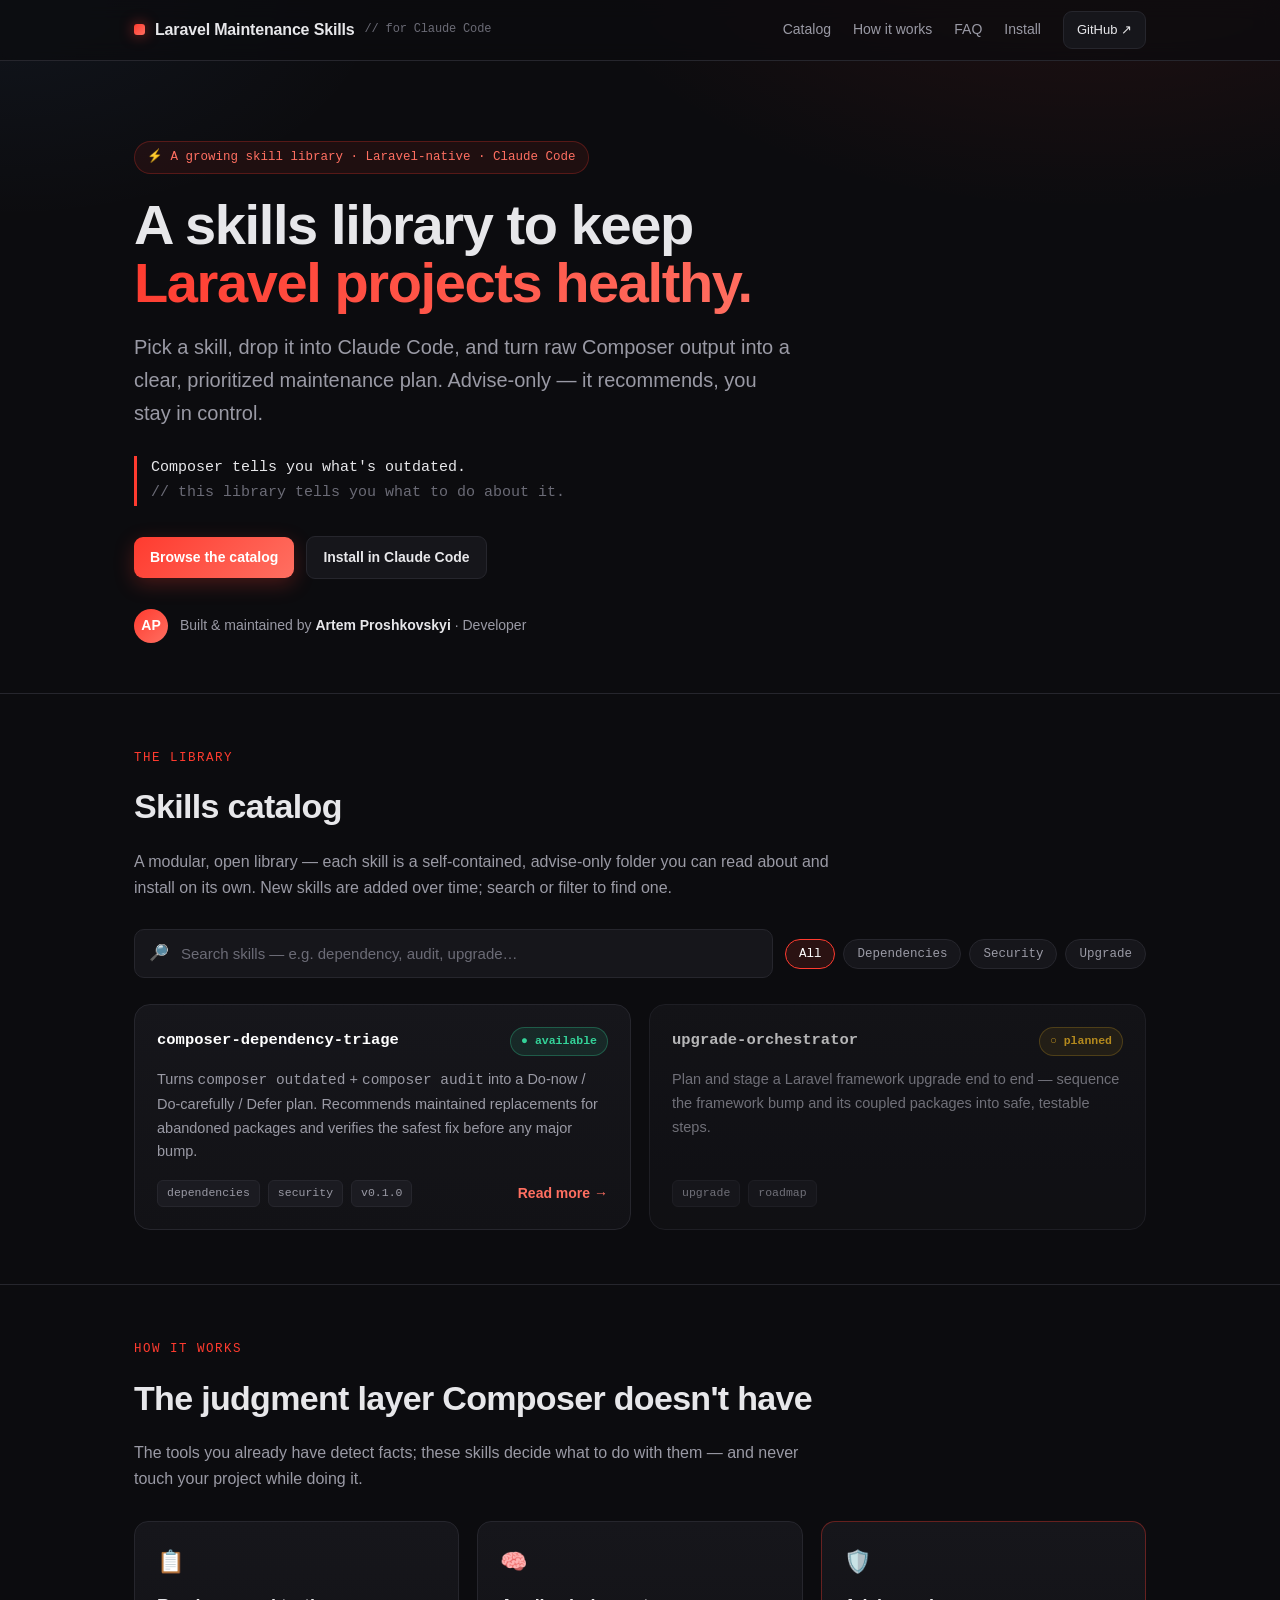
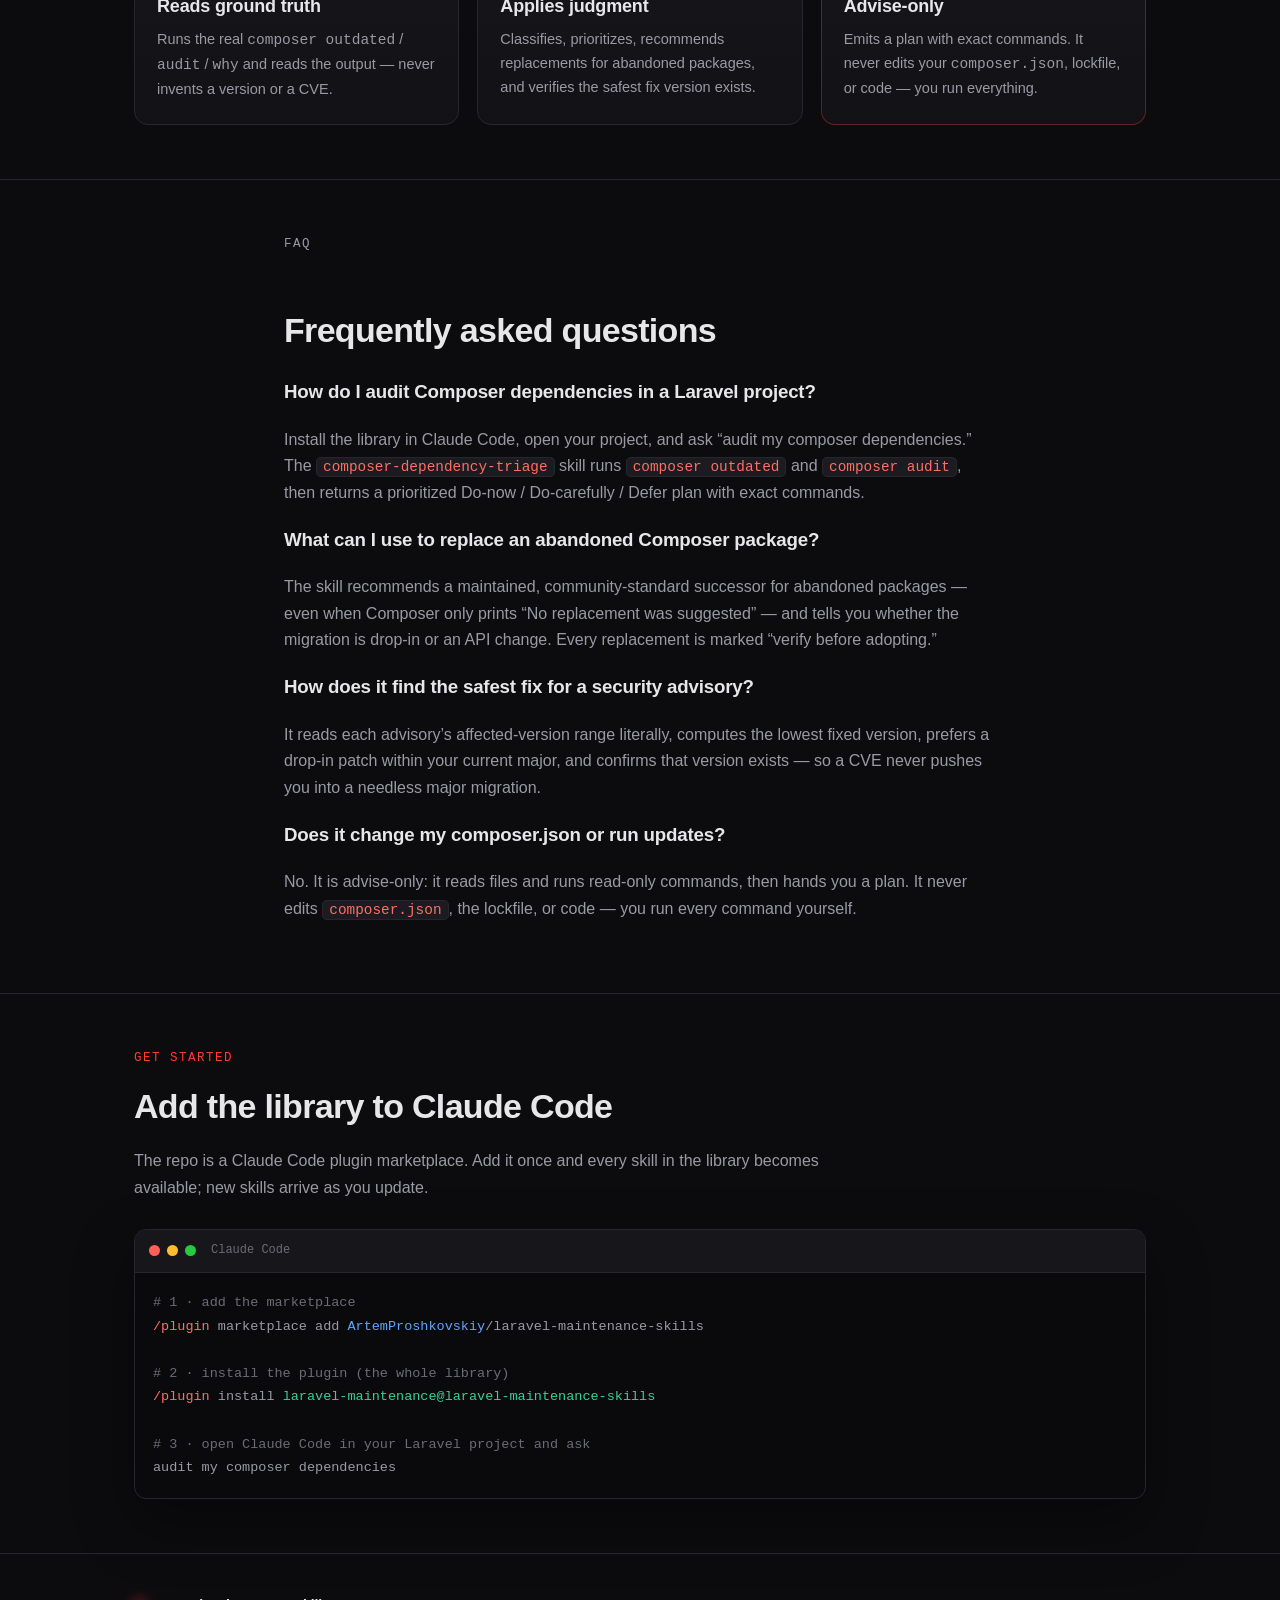
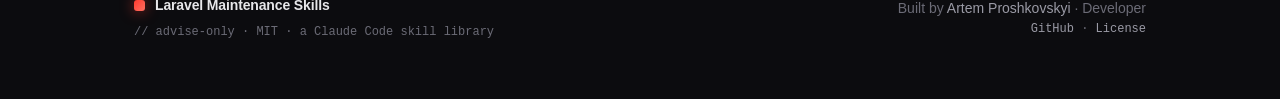
==== docs/index.html @ d6645b3d "composer-dependency-triage 0.1.0 — initial release Advise-only Claude Code skill library for Laravel" ====
<!DOCTYPE html>
<html lang="en">
<head>
<meta charset="UTF-8" />
<meta name="viewport" content="width=device-width, initial-scale=1.0" />
<meta name="theme-color" content="#0c0c0f" />

<!-- Primary SEO -->
<title>Laravel Maintenance Skills — a Claude Code skill library by Artem Proshkovskyi</title>
<meta name="description" content="Advise-only Claude Code skills for maintaining Laravel projects: Composer dependency triage, abandoned-package replacements, and framework upgrade readiness." />
<meta name="keywords" content="Laravel skills, Claude Code skills, Laravel maintenance, composer dependency audit, composer outdated, composer audit, abandoned composer packages, Laravel upgrade, agent skills, PHP dependency management, Artem Proshkovskyi" />
<meta name="author" content="Artem Proshkovskyi" />
<meta name="robots" content="index, follow, max-image-preview:large, max-snippet:-1" />
<link rel="canonical" href="https://artemproshkovskiy.github.io/laravel-maintenance-skills/" />
<link rel="icon" href="data:image/svg+xml,%3Csvg xmlns='http://www.w3.org/2000/svg' viewBox='0 0 32 32'%3E%3Crect width='32' height='32' rx='7' fill='%23ff3b2f'/%3E%3C/svg%3E" />
<link rel="stylesheet" href="assets/style.css" />

<!-- Open Graph -->
<meta property="og:type" content="website" />
<meta property="og:site_name" content="Laravel Maintenance Skills" />
<meta property="og:title" content="Laravel Maintenance Skills — a Claude Code skill library" />
<meta property="og:description" content="An open, growing library of advise-only Claude Code skills for keeping Laravel projects current and healthy. Browse the catalog and pick a skill." />
<meta property="og:url" content="https://artemproshkovskiy.github.io/laravel-maintenance-skills/" />
<meta property="og:image" content="https://artemproshkovskiy.github.io/laravel-maintenance-skills/assets/og.svg" />
<meta property="og:image:alt" content="Laravel Maintenance Skills — a Claude Code skill library by Artem Proshkovskyi" />
<meta property="og:locale" content="en_US" />

<!-- Twitter -->
<meta name="twitter:card" content="summary_large_image" />
<meta name="twitter:title" content="Laravel Maintenance Skills — Claude Code skill library" />
<meta name="twitter:description" content="Advise-only Claude Code skills for Laravel project maintenance: dependency triage, abandoned-package replacements, upgrade readiness." />
<meta name="twitter:image" content="https://artemproshkovskiy.github.io/laravel-maintenance-skills/assets/og.svg" />
<meta name="twitter:image:alt" content="Laravel Maintenance Skills — a Claude Code skill library" />

<!-- Structured data: the library as a collection + its author -->
<script type="application/ld+json">
{
  "@context": "https://schema.org",
  "@graph": [
    {
      "@type": "WebSite",
      "@id": "https://artemproshkovskiy.github.io/laravel-maintenance-skills/#website",
      "url": "https://artemproshkovskiy.github.io/laravel-maintenance-skills/",
      "name": "Laravel Maintenance Skills",
      "description": "An open library of advise-only Claude Code skills for maintaining Laravel projects.",
      "author": { "@id": "https://github.com/ArtemProshkovskiy#person" },
      "inLanguage": "en"
    },
    {
      "@type": "Person",
      "@id": "https://github.com/ArtemProshkovskiy#person",
      "name": "Artem Proshkovskyi",
      "url": "https://github.com/ArtemProshkovskiy",
      "jobTitle": "Developer"
    },
    {
      "@type": "CollectionPage",
      "name": "Skills catalog",
      "url": "https://artemproshkovskiy.github.io/laravel-maintenance-skills/",
      "hasPart": {
        "@type": "ItemList",
        "itemListElement": [
          {
            "@type": "ListItem",
            "position": 1,
            "item": {
              "@type": "SoftwareApplication",
              "name": "composer-dependency-triage",
              "applicationCategory": "DeveloperApplication",
              "operatingSystem": "Any (Claude Code)",
              "description": "Laravel-native triage of composer outdated and composer audit into a Do-now / Do-carefully / Defer plan, with maintained replacements for abandoned packages and PHP/Laravel compatibility checks.",
              "url": "https://artemproshkovskiy.github.io/laravel-maintenance-skills/skills/composer-dependency-triage.html",
              "author": { "@id": "https://github.com/ArtemProshkovskiy#person" },
              "license": "https://opensource.org/licenses/MIT",
              "softwareVersion": "0.1.0"
            }
          }
        ]
      }
    }
  ]
}
</script>

<!-- Structured data: FAQ (rich results) -->
<script type="application/ld+json">
{
  "@context": "https://schema.org",
  "@type": "FAQPage",
  "mainEntity": [
    {
      "@type": "Question",
      "name": "How do I audit Composer dependencies in a Laravel project?",
      "acceptedAnswer": { "@type": "Answer", "text": "Install the library in Claude Code, open your project, and ask “audit my composer dependencies.” The composer-dependency-triage skill runs composer outdated and composer audit, then returns a prioritized Do-now / Do-carefully / Defer plan with exact commands." }
    },
    {
      "@type": "Question",
      "name": "What can I use to replace an abandoned Composer package?",
      "acceptedAnswer": { "@type": "Answer", "text": "The skill recommends a maintained, community-standard successor for abandoned packages — even when Composer only prints “No replacement was suggested” — and tells you whether the migration is drop-in or an API change. Every replacement is marked “verify before adopting.”" }
    },
    {
      "@type": "Question",
      "name": "How does it find the safest fix for a security advisory?",
      "acceptedAnswer": { "@type": "Answer", "text": "It reads each advisory’s affected-version range literally, computes the lowest fixed version, prefers a drop-in patch within your current major, and confirms that version exists — so a CVE never pushes you into a needless major migration." }
    },
    {
      "@type": "Question",
      "name": "Does it change my composer.json or run updates?",
      "acceptedAnswer": { "@type": "Answer", "text": "No. It is advise-only: it reads files and runs read-only commands, then hands you a plan. It never edits composer.json, the lockfile, or code — you run every command yourself." }
    }
  ]
}
</script>
</head>
<body>

<nav>
  <div class="wrap">
    <a class="brand" href="index.html"><span class="dot"></span> Laravel Maintenance Skills <small>// for Claude Code</small></a>
    <div class="links">
      <a href="#catalog">Catalog</a>
      <a href="#how">How it works</a>
      <a href="#faq">FAQ</a>
      <a href="#install">Install</a>
      <a class="btn ghost sm" data-gh="" href="#">GitHub ↗</a>
    </div>
  </div>
</nav>

<header class="hero">
  <div class="wrap">
    <span class="eyebrow">⚡ A growing skill library · Laravel-native · Claude Code</span>
    <h1>A skills library to keep<br><span class="grad">Laravel projects healthy.</span></h1>
    <p class="lede">Pick a skill, drop it into Claude Code, and turn raw Composer output into a clear, prioritized maintenance plan. Advise-only — it recommends, you stay in control.</p>
    <p class="pull">Composer tells you what's outdated.<br><span>// this library tells you what to do about it.</span></p>
    <div class="cta-row">
      <a class="btn" href="#catalog">Browse the catalog</a>
      <a class="btn ghost" href="#install">Install in Claude Code</a>
    </div>
    <div class="byline">
      <span class="av">AP</span>
      <span>Built &amp; maintained by <b>Artem Proshkovskyi</b> · Developer</span>
    </div>
  </div>
</header>

<!-- CATALOG -->
<section id="catalog">
  <div class="wrap">
    <p class="kicker">The library</p>
    <h2>Skills catalog</h2>
    <p class="sub">A modular, open library — each skill is a self-contained, advise-only folder you can read about and install on its own. New skills are added over time; search or filter to find one.</p>

    <div class="toolbar">
      <label class="search">
        <span class="ic">🔎</span>
        <input id="q" type="search" placeholder="Search skills — e.g. dependency, audit, upgrade…" aria-label="Search skills" />
      </label>
      <div class="chips" id="chips">
        <button class="chip active" data-cat="all">All</button>
        <button class="chip" data-cat="dependencies">Dependencies</button>
        <button class="chip" data-cat="security">Security</button>
        <button class="chip" data-cat="upgrade">Upgrade</button>
      </div>
    </div>

    <div class="catalog" id="catalog-grid">

      <a class="scard" href="skills/composer-dependency-triage.html"
         data-name="composer-dependency-triage"
         data-cat="dependencies security upgrade"
         data-keywords="composer outdated audit abandoned replacement vulnerability cve triage dependency">
        <div class="row">
          <span class="mono-name">composer-dependency-triage</span>
          <span class="badge ok" style="margin-left:auto;">● available</span>
        </div>
        <p class="blurb">Turns <code>composer outdated</code> + <code>composer audit</code> into a Do-now / Do-carefully / Defer plan. Recommends maintained replacements for abandoned packages and verifies the safest fix before any major bump.</p>
        <div class="meta">
          <span class="tagpill">dependencies</span>
          <span class="tagpill">security</span>
          <span class="tagpill">v0.1.0</span>
          <span class="more">Read more →</span>
        </div>
      </a>

      <div class="scard" style="opacity:.7;"
         data-name="upgrade-orchestrator"
         data-cat="upgrade"
         data-keywords="laravel framework upgrade staging orchestrator migration">
        <div class="row">
          <span class="mono-name">upgrade-orchestrator</span>
          <span class="badge soon" style="margin-left:auto;">○ planned</span>
        </div>
        <p class="blurb">Plan and stage a Laravel framework upgrade end to end — sequence the framework bump and its coupled packages into safe, testable steps.</p>
        <div class="meta">
          <span class="tagpill">upgrade</span>
          <span class="tagpill">roadmap</span>
        </div>
      </div>

    </div>
    <p class="no-results" id="no-results">No skills match your search.</p>
  </div>
</section>

<!-- HOW IT WORKS -->
<section id="how">
  <div class="wrap">
    <p class="kicker">How it works</p>
    <h2>The judgment layer Composer doesn't have</h2>
    <p class="sub">The tools you already have detect facts; these skills decide what to do with them — and never touch your project while doing it.</p>
    <div class="grid cols-3">
      <div class="card"><span class="ico">📋</span><h3>Reads ground truth</h3><p>Runs the real <code>composer outdated</code> / <code>audit</code> / <code>why</code> and reads the output — never invents a version or a CVE.</p></div>
      <div class="card"><span class="ico">🧠</span><h3>Applies judgment</h3><p>Classifies, prioritizes, recommends replacements for abandoned packages, and verifies the safest fix version exists.</p></div>
      <div class="card" style="border-color: rgba(255,59,47,.35);"><span class="ico">🛡️</span><h3>Advise-only</h3><p>Emits a plan with exact commands. It never edits your <code>composer.json</code>, lockfile, or code — you run everything.</p></div>
    </div>
  </div>
</section>

<!-- FAQ -->
<section id="faq">
  <div class="wrap prose">
    <p class="kicker">FAQ</p>
    <h2>Frequently asked questions</h2>

    <h3>How do I audit Composer dependencies in a Laravel project?</h3>
    <p>Install the library in Claude Code, open your project, and ask &ldquo;audit my composer dependencies.&rdquo; The <code>composer-dependency-triage</code> skill runs <code>composer outdated</code> and <code>composer audit</code>, then returns a prioritized Do-now / Do-carefully / Defer plan with exact commands.</p>

    <h3>What can I use to replace an abandoned Composer package?</h3>
    <p>The skill recommends a maintained, community-standard successor for abandoned packages &mdash; even when Composer only prints &ldquo;No replacement was suggested&rdquo; &mdash; and tells you whether the migration is drop-in or an API change. Every replacement is marked &ldquo;verify before adopting.&rdquo;</p>

    <h3>How does it find the safest fix for a security advisory?</h3>
    <p>It reads each advisory&rsquo;s affected-version range literally, computes the lowest fixed version, prefers a drop-in patch within your current major, and confirms that version exists &mdash; so a CVE never pushes you into a needless major migration.</p>

    <h3>Does it change my composer.json or run updates?</h3>
    <p>No. It is advise-only: it reads files and runs read-only commands, then hands you a plan. It never edits <code>composer.json</code>, the lockfile, or code &mdash; you run every command yourself.</p>
  </div>
</section>

<!-- INSTALL -->
<section id="install">
  <div class="wrap">
    <p class="kicker">Get started</p>
    <h2>Add the library to Claude Code</h2>
    <p class="sub">The repo is a Claude Code plugin marketplace. Add it once and every skill in the library becomes available; new skills arrive as you update.</p>
    <div class="term">
      <div class="bar"><i></i><i></i><i></i><span>Claude Code</span></div>
<pre><span class="c"># 1 · add the marketplace</span>
<span class="p">/plugin</span> marketplace add <span class="b">ArtemProshkovskiy</span>/laravel-maintenance-skills

<span class="c"># 2 · install the plugin (the whole library)</span>
<span class="p">/plugin</span> install <span class="g">laravel-maintenance@laravel-maintenance-skills</span>

<span class="c"># 3 · open Claude Code in your Laravel project and ask</span>
<span class="o">audit my composer dependencies</span></pre>
    </div>
  </div>
</section>

<footer>
  <div class="wrap">
    <div>
      <a class="brand" href="index.html" style="margin-bottom:6px;"><span class="dot"></span> Laravel Maintenance Skills</a>
      <div class="tag">// advise-only · MIT · a Claude Code skill library</div>
    </div>
    <div style="text-align:right;">
      <div>Built by <a data-gh="" href="#">Artem Proshkovskyi</a> · Developer</div>
      <div class="tag"><a data-gh="" href="#">GitHub</a> · <a data-gh="/blob/main/LICENSE" href="#">License</a></div>
    </div>
  </div>
</footer>

<script>
  // ── Single edit point: set your GitHub account and every repo link resolves ──
  var OWNER = "ArtemProshkovskiy"; // GitHub account that hosts this repo
  var REPO  = "https://github.com/" + OWNER + "/laravel-maintenance-skills";
  document.querySelectorAll('[data-gh]').forEach(function (a) {
    a.href = REPO + (a.getAttribute('data-gh') || '');
  });

  // ── Catalog search + category filter ──
  var q = document.getElementById('q');
  var cards = Array.prototype.slice.call(document.querySelectorAll('#catalog-grid .scard'));
  var chips = Array.prototype.slice.call(document.querySelectorAll('#chips .chip'));
  var noRes = document.getElementById('no-results');
  var activeCat = 'all';

  function apply() {
    var term = (q.value || '').toLowerCase().trim();
    var shown = 0;
    cards.forEach(function (c) {
      var hay = (c.dataset.name + ' ' + c.dataset.keywords + ' ' + c.dataset.cat).toLowerCase();
      var matchCat = activeCat === 'all' || (c.dataset.cat || '').indexOf(activeCat) !== -1;
      var matchTerm = !term || hay.indexOf(term) !== -1;
      var ok = matchCat && matchTerm;
      c.style.display = ok ? '' : 'none';
      if (ok) shown++;
    });
    noRes.style.display = shown ? 'none' : 'block';
  }
  q.addEventListener('input', apply);
  chips.forEach(function (ch) {
    ch.addEventListener('click', function () {
      chips.forEach(function (x){ x.classList.remove('active'); });
      ch.classList.add('active');
      activeCat = ch.dataset.cat;
      apply();
    });
  });
</script>
</body>
</html>
---- docs/assets/style.css ----
/* Laravel Maintenance Skills — shared styles
   One stylesheet for the whole library: landing, catalog, and per-skill pages. */

:root {
  --bg:        #0c0c0f;
  --bg-soft:   #121216;
  --panel:     #16161b;
  --panel-2:   #1b1b21;
  --border:    #26262d;
  --text:      #e7e7ea;
  --muted:     #9a9aa5;
  --faint:     #6b6b76;
  --accent:    #ff3b2f;
  --accent-2:  #ff6f61;
  --green:     #34d399;
  --amber:     #fbbf24;
  --blue:      #60a5fa;
  --mono: ui-monospace, "SF Mono", "JetBrains Mono", "Cascadia Code", "Fira Code", Menlo, Consolas, monospace;
  --sans: "Inter", -apple-system, BlinkMacSystemFont, "Segoe UI", Roboto, Helvetica, Arial, sans-serif;
  --wrap: 1060px;
}
* { box-sizing: border-box; }
html { scroll-behavior: smooth; }
body {
  margin: 0; background: var(--bg); color: var(--text);
  font-family: var(--sans); line-height: 1.65; -webkit-font-smoothing: antialiased;
  background-image:
    radial-gradient(900px 500px at 85% -10%, rgba(255,59,47,.10), transparent 60%),
    radial-gradient(700px 400px at 0% 0%, rgba(96,165,250,.06), transparent 55%);
  background-attachment: fixed;
}
a { color: var(--accent-2); text-decoration: none; }
a:hover { color: #fff; }
.wrap { max-width: var(--wrap); margin: 0 auto; padding: 0 24px; }
code, kbd, pre { font-family: var(--mono); }
.muted { color: var(--muted); }

/* nav */
nav { position: sticky; top: 0; z-index: 20; backdrop-filter: blur(10px);
  background: rgba(12,12,15,.72); border-bottom: 1px solid var(--border); }
nav .wrap { display: flex; align-items: center; gap: 20px; height: 60px; }
.brand { display: flex; align-items: center; gap: 10px; font-weight: 700; letter-spacing: -.01em; color: var(--text); }
.brand .dot { width: 11px; height: 11px; border-radius: 3px; background: linear-gradient(135deg, var(--accent), var(--accent-2)); box-shadow: 0 0 14px rgba(255,59,47,.6); }
.brand small { color: var(--faint); font-weight: 500; font-family: var(--mono); font-size: 12px; }
nav .links { margin-left: auto; display: flex; gap: 22px; align-items: center; }
nav .links a { color: var(--muted); font-size: 14px; font-weight: 500; }
nav .links a:hover { color: #fff; }

.btn { display: inline-flex; align-items: center; gap: 8px;
  background: linear-gradient(135deg, var(--accent), var(--accent-2));
  color: #fff !important; font-weight: 600; font-size: 14px; padding: 9px 16px;
  border-radius: 9px; border: none; cursor: pointer; box-shadow: 0 6px 20px rgba(255,59,47,.25); }
.btn:hover { filter: brightness(1.07); }
.btn.ghost { background: var(--panel); color: var(--text) !important; border: 1px solid var(--border); box-shadow: none; }
.btn.sm { padding: 7px 13px; font-size: 13px; }

/* hero */
header.hero { padding: 80px 0 50px; }
.eyebrow { display: inline-flex; align-items: center; gap: 8px; font-family: var(--mono);
  font-size: 12.5px; color: var(--accent-2); background: rgba(255,59,47,.08);
  border: 1px solid rgba(255,59,47,.25); padding: 5px 12px; border-radius: 999px; margin-bottom: 22px; }
h1 { font-size: clamp(34px, 5.4vw, 56px); line-height: 1.05; letter-spacing: -.025em; margin: 0 0 18px; font-weight: 800; }
h1 .grad, .grad { background: linear-gradient(135deg, var(--accent), var(--accent-2)); -webkit-background-clip: text; background-clip: text; color: transparent; }
.lede { font-size: clamp(17px, 2.2vw, 20px); color: var(--muted); max-width: 660px; margin: 0 0 18px; }
.pull { font-family: var(--mono); color: var(--text); border-left: 3px solid var(--accent); padding-left: 14px; margin: 26px 0 30px; font-size: 15px; }
.pull span { color: var(--faint); }
.cta-row { display: flex; gap: 12px; flex-wrap: wrap; align-items: center; }
.byline { margin-top: 30px; display: flex; align-items: center; gap: 12px; color: var(--muted); font-size: 14px; }
.byline .av { width: 34px; height: 34px; border-radius: 50%; background: linear-gradient(135deg, var(--accent), var(--accent-2)); display: grid; place-items: center; font-weight: 700; color: #fff; font-size: 14px; }
.byline b { color: var(--text); }

/* sections */
section { padding: 54px 0; border-top: 1px solid var(--border); }
.kicker { font-family: var(--mono); font-size: 12.5px; color: var(--accent); text-transform: uppercase; letter-spacing: .12em; margin: 0 0 10px; }
h2 { font-size: clamp(24px, 3.4vw, 34px); letter-spacing: -.02em; margin: 0 0 14px; font-weight: 800; }
h2 + p.sub, .sub { color: var(--muted); max-width: 700px; margin: 0 0 28px; font-size: 16px; }
h3 { letter-spacing: -.01em; }

.grid { display: grid; gap: 18px; }
.cols-2 { grid-template-columns: repeat(2, 1fr); }
.cols-3 { grid-template-columns: repeat(3, 1fr); }
@media (max-width: 760px){ .cols-2, .cols-3 { grid-template-columns: 1fr; } }

.card { background: linear-gradient(180deg, var(--panel), var(--bg-soft)); border: 1px solid var(--border); border-radius: 14px; padding: 22px; }
.card .ico { font-size: 22px; margin-bottom: 12px; display: block; }
.card h3 { margin: 0 0 6px; font-size: 18px; }
.card p { margin: 0; color: var(--muted); font-size: 14.5px; }

/* catalog */
.toolbar { display: flex; gap: 12px; flex-wrap: wrap; align-items: center; margin-bottom: 26px; }
.search { flex: 1; min-width: 220px; display: flex; align-items: center; gap: 10px;
  background: var(--panel); border: 1px solid var(--border); border-radius: 10px; padding: 10px 14px; }
.search input { flex: 1; background: none; border: none; outline: none; color: var(--text); font-size: 15px; font-family: var(--sans); }
.search input::placeholder { color: var(--faint); }
.search .ic { color: var(--faint); }
.chips { display: flex; gap: 8px; flex-wrap: wrap; }
.chip { font-family: var(--mono); font-size: 12.5px; color: var(--muted); background: var(--panel);
  border: 1px solid var(--border); padding: 7px 13px; border-radius: 999px; cursor: pointer; }
.chip.active { color: #fff; border-color: var(--accent); background: rgba(255,59,47,.12); }

.catalog { display: grid; grid-template-columns: repeat(2, 1fr); gap: 18px; }
@media (max-width: 760px){ .catalog { grid-template-columns: 1fr; } }
.scard { display: flex; flex-direction: column; background: linear-gradient(180deg, var(--panel), var(--bg-soft));
  border: 1px solid var(--border); border-radius: 16px; padding: 22px; transition: border-color .15s, transform .15s; }
a.scard:hover { border-color: rgba(255,59,47,.4); transform: translateY(-2px); color: var(--text); }
.scard .row { display: flex; align-items: center; gap: 10px; margin-bottom: 12px; }
.scard .mono-name { font-family: var(--mono); font-size: 15.5px; font-weight: 700; color: #fff; }
.scard .blurb { color: var(--muted); font-size: 14.5px; margin: 0 0 16px; flex: 1; }
.scard .meta { display: flex; gap: 8px; flex-wrap: wrap; align-items: center; }
.scard .more { margin-left: auto; color: var(--accent-2); font-size: 14px; font-weight: 600; }
.tagpill { font-family: var(--mono); font-size: 11.5px; color: var(--muted); background: var(--panel-2); border: 1px solid var(--border); padding: 3px 9px; border-radius: 6px; }

.badge { font-family: var(--mono); font-size: 11.5px; font-weight: 600; padding: 4px 10px; border-radius: 999px; white-space: nowrap; }
.badge.ok { color: var(--green); background: rgba(52,211,153,.1); border: 1px solid rgba(52,211,153,.3); }
.badge.soon { color: var(--amber); background: rgba(251,191,36,.1); border: 1px solid rgba(251,191,36,.3); }
.no-results { color: var(--faint); font-family: var(--mono); font-size: 14px; padding: 20px 0; display: none; }

/* terminal / report */
.term, .report { background: #0a0a0d; border: 1px solid var(--border); border-radius: 12px; overflow: hidden; box-shadow: 0 24px 60px rgba(0,0,0,.4); }
.term .bar, .report .bar { display: flex; align-items: center; gap: 7px; padding: 11px 14px; background: var(--panel); border-bottom: 1px solid var(--border); }
.term .bar i, .report .bar i { width: 11px; height: 11px; border-radius: 50%; display: inline-block; }
.bar i:nth-child(1){ background:#ff5f56; } .bar i:nth-child(2){ background:#ffbd2e; } .bar i:nth-child(3){ background:#27c93f; }
.bar span { margin-left: 8px; color: var(--faint); font-family: var(--mono); font-size: 12px; }
.term pre, .report pre { margin: 0; padding: 18px; overflow-x: auto; font-size: 13.5px; line-height: 1.75; color: var(--muted); }
.p { color: var(--accent-2); } .c { color: var(--faint); } .o { color: var(--muted); }
.g { color: var(--green); } .y { color: var(--amber); } .b { color: var(--blue); }
.r { color: var(--accent); } .w { color: var(--text); } .h { color: var(--accent-2); font-weight: 700; }

/* lanes */
.lanes { display: grid; grid-template-columns: repeat(3,1fr); gap: 16px; }
@media (max-width: 760px){ .lanes { grid-template-columns: 1fr; } }
.lane { border: 1px solid var(--border); border-radius: 14px; padding: 18px 20px; background: var(--panel); }
.lane h4 { margin: 0 0 8px; font-size: 15px; display: flex; align-items: center; gap: 8px; }
.lane.now{ border-top: 3px solid var(--green); } .lane.careful{ border-top: 3px solid var(--amber); } .lane.defer{ border-top: 3px solid var(--accent); }
.lane p { margin: 0; color: var(--muted); font-size: 14px; }

/* feature list */
.feat { list-style: none; margin: 0; padding: 0; display: grid; gap: 12px; }
.feat li { display: flex; gap: 11px; font-size: 15px; color: var(--text); }
.feat li b { color: #fff; }
.feat li .ck { color: var(--accent); flex: none; font-weight: 700; }

/* steps */
.steps { counter-reset: s; display: grid; gap: 14px; }
.step { display: flex; gap: 16px; align-items: flex-start; background: var(--panel); border: 1px solid var(--border); border-radius: 12px; padding: 16px 18px; }
.step::before { counter-increment: s; content: counter(s); flex: none; width: 30px; height: 30px; border-radius: 8px; background: linear-gradient(135deg, var(--accent), var(--accent-2)); color: #fff; font-weight: 700; display: grid; place-items: center; font-family: var(--mono); }
.step div b { color: #fff; } .step div p { margin: 3px 0 0; color: var(--muted); font-size: 14px; }
.step code, .prose code { background: var(--panel-2); border: 1px solid var(--border); padding: 1px 6px; border-radius: 5px; font-size: .9em; color: var(--accent-2); }

/* breadcrumb + detail */
.crumbs { font-family: var(--mono); font-size: 13px; color: var(--faint); padding: 26px 0 0; }
.crumbs a { color: var(--muted); } .crumbs .sep { color: var(--faint); padding: 0 8px; }
.detail-head { padding: 18px 0 36px; border-bottom: 1px solid var(--border); }
.detail-head h1 { font-family: var(--mono); font-size: clamp(26px, 4vw, 40px); }
.detail-head .meta { display: flex; gap: 10px; flex-wrap: wrap; align-items: center; margin: 14px 0 16px; }
.prose { max-width: 760px; }
.prose p { color: var(--muted); }
.prose h2 { margin-top: 48px; }
.prose ul { color: var(--muted); padding-left: 22px; }
.prose li { margin: 6px 0; }
.prose table { width: 100%; border-collapse: collapse; margin: 18px 0; font-size: 14.5px; }
.prose th, .prose td { text-align: left; padding: 10px 12px; border-bottom: 1px solid var(--border); vertical-align: top; }
.prose th { color: var(--text); font-weight: 600; }
.prose td { color: var(--muted); }
.callout { background: rgba(255,59,47,.06); border: 1px solid rgba(255,59,47,.25); border-radius: 12px; padding: 16px 18px; color: var(--text); margin: 22px 0; }
.callout b { color: #fff; }

/* footer */
footer { border-top: 1px solid var(--border); padding: 40px 0 60px; color: var(--faint); font-size: 14px; }
footer .wrap { display: flex; justify-content: space-between; gap: 20px; flex-wrap: wrap; align-items: center; }
footer a { color: var(--muted); }
.tag { font-family: var(--mono); font-size: 12px; color: var(--faint); }
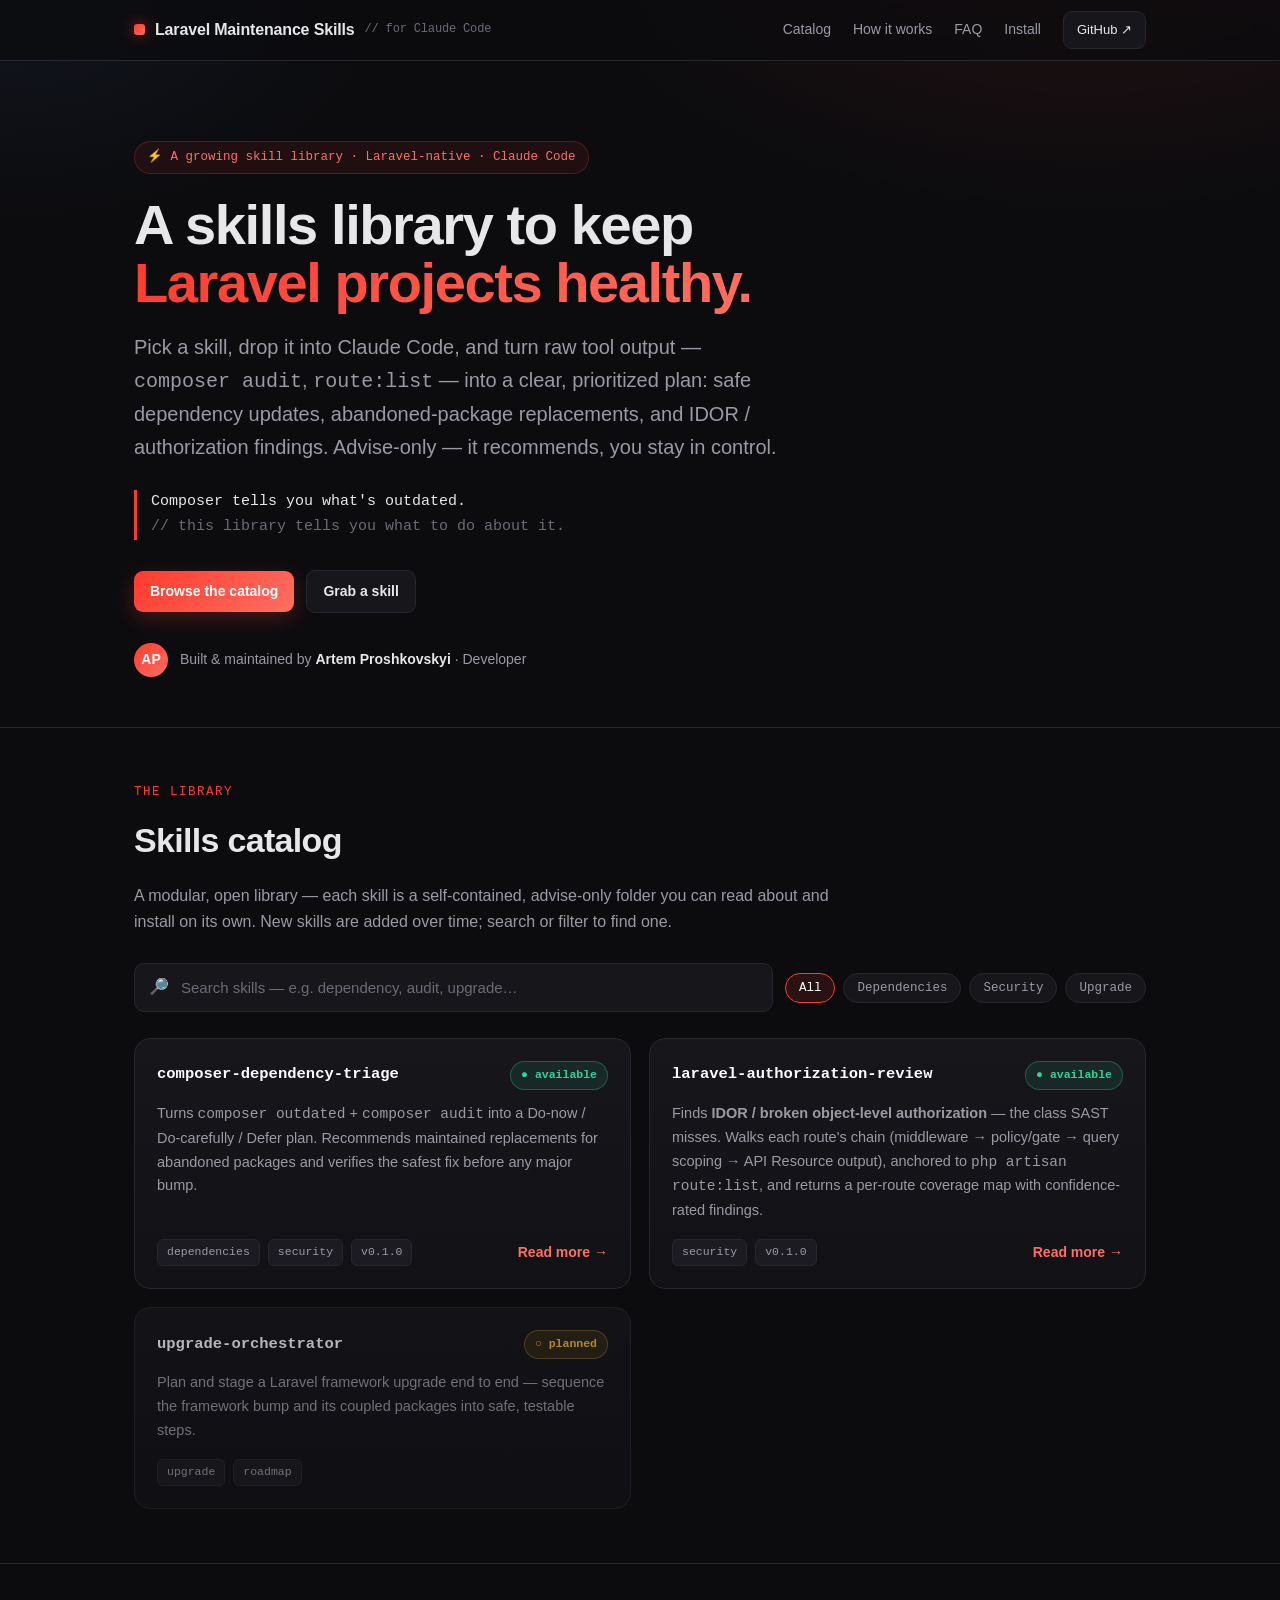
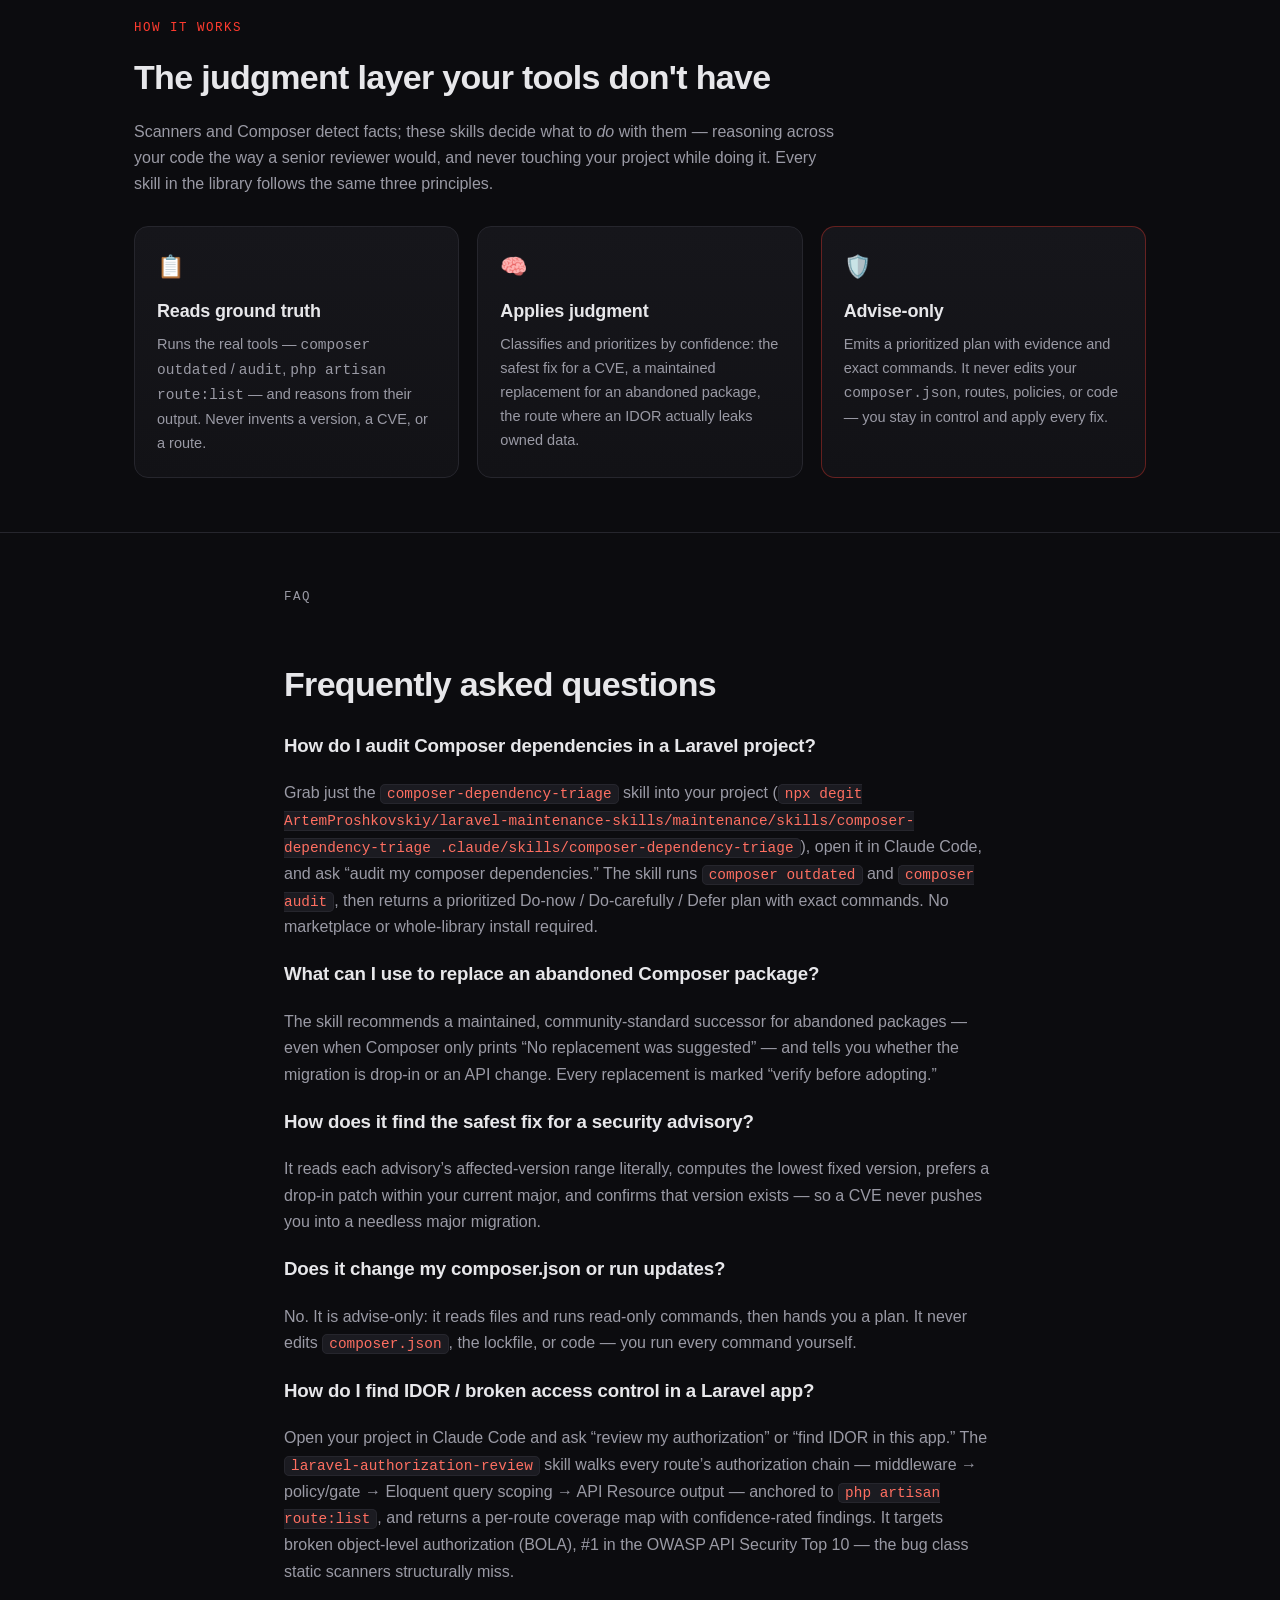
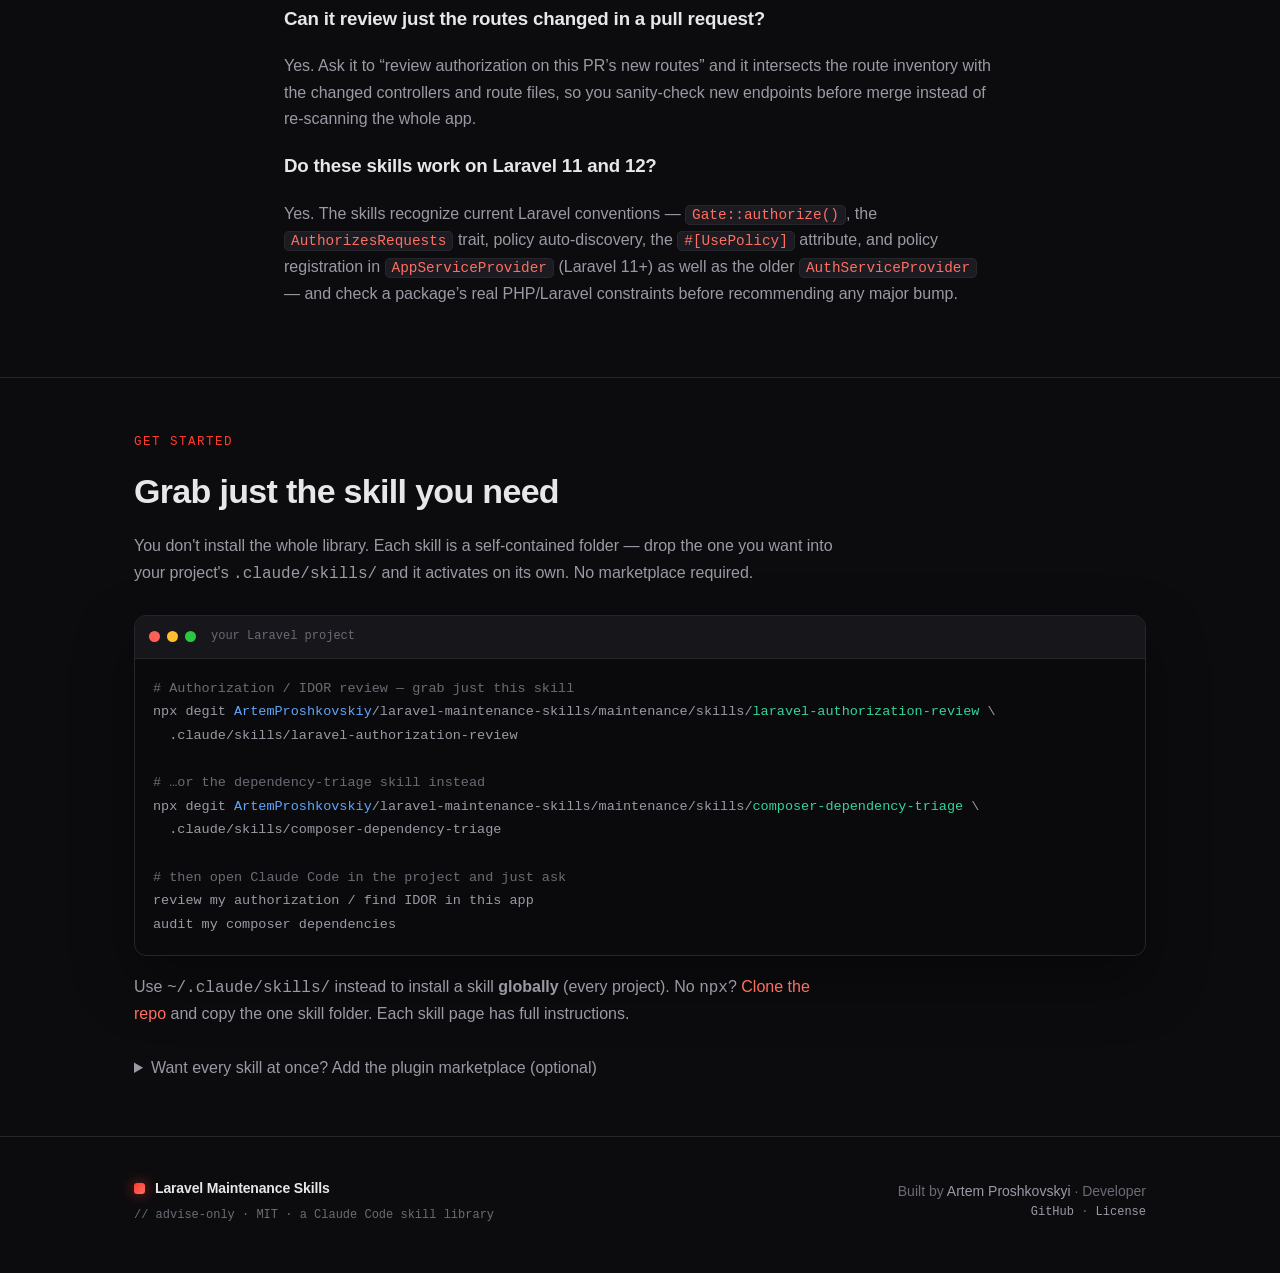
==== commit 9aca76cc: "Add laravel-authorization-review skill + Laravel Boost install - New advise-only skill: laravel-auth" ====
--- a/docs/index.html
+++ b/docs/index.html
@@ -6,9 +6,9 @@
 <meta name="theme-color" content="#0c0c0f" />
 
 <!-- Primary SEO -->
-<title>Laravel Maintenance Skills — a Claude Code skill library by Artem Proshkovskyi</title>
-<meta name="description" content="Advise-only Claude Code skills for maintaining Laravel projects: Composer dependency triage, abandoned-package replacements, and framework upgrade readiness." />
-<meta name="keywords" content="Laravel skills, Claude Code skills, Laravel maintenance, composer dependency audit, composer outdated, composer audit, abandoned composer packages, Laravel upgrade, agent skills, PHP dependency management, Artem Proshkovskyi" />
+<title>Laravel Maintenance Skills — Claude Code skills for Laravel security &amp; dependencies</title>
+<meta name="description" content="Open, advise-only Claude Code skills that keep Laravel projects healthy: Composer dependency triage with abandoned-package replacements, and IDOR / broken-access-control authorization review. Reads real tool output, never edits your code." />
+<meta name="keywords" content="Laravel skills, Claude Code skills, Laravel security, Laravel IDOR, broken object level authorization, BOLA, broken access control, Laravel authorization review, composer dependency audit, composer outdated, composer audit, abandoned composer packages, Laravel upgrade, agent skills, PHP dependency management, Artem Proshkovskyi" />
 <meta name="author" content="Artem Proshkovskyi" />
 <meta name="robots" content="index, follow, max-image-preview:large, max-snippet:-1" />
 <link rel="canonical" href="https://artemproshkovskiy.github.io/laravel-maintenance-skills/" />
@@ -19,17 +19,20 @@
 <meta property="og:type" content="website" />
 <meta property="og:site_name" content="Laravel Maintenance Skills" />
 <meta property="og:title" content="Laravel Maintenance Skills — a Claude Code skill library" />
-<meta property="og:description" content="An open, growing library of advise-only Claude Code skills for keeping Laravel projects current and healthy. Browse the catalog and pick a skill." />
+<meta property="og:description" content="An open, growing library of advise-only Claude Code skills for Laravel: Composer dependency triage and IDOR / authorization review. Reads real tool output, recommends, never edits your code." />
 <meta property="og:url" content="https://artemproshkovskiy.github.io/laravel-maintenance-skills/" />
-<meta property="og:image" content="https://artemproshkovskiy.github.io/laravel-maintenance-skills/assets/og.svg" />
+<meta property="og:image" content="https://artemproshkovskiy.github.io/laravel-maintenance-skills/assets/og.png" />
+<meta property="og:image:type" content="image/png" />
+<meta property="og:image:width" content="1200" />
+<meta property="og:image:height" content="630" />
 <meta property="og:image:alt" content="Laravel Maintenance Skills — a Claude Code skill library by Artem Proshkovskyi" />
 <meta property="og:locale" content="en_US" />
 
 <!-- Twitter -->
 <meta name="twitter:card" content="summary_large_image" />
 <meta name="twitter:title" content="Laravel Maintenance Skills — Claude Code skill library" />
-<meta name="twitter:description" content="Advise-only Claude Code skills for Laravel project maintenance: dependency triage, abandoned-package replacements, upgrade readiness." />
-<meta name="twitter:image" content="https://artemproshkovskiy.github.io/laravel-maintenance-skills/assets/og.svg" />
+<meta name="twitter:description" content="Advise-only Claude Code skills for Laravel: Composer dependency triage (with abandoned-package replacements) and IDOR / authorization review." />
+<meta name="twitter:image" content="https://artemproshkovskiy.github.io/laravel-maintenance-skills/assets/og.png" />
 <meta name="twitter:image:alt" content="Laravel Maintenance Skills — a Claude Code skill library" />
 
 <!-- Structured data: the library as a collection + its author -->
@@ -42,7 +45,7 @@
       "@id": "https://artemproshkovskiy.github.io/laravel-maintenance-skills/#website",
       "url": "https://artemproshkovskiy.github.io/laravel-maintenance-skills/",
       "name": "Laravel Maintenance Skills",
-      "description": "An open library of advise-only Claude Code skills for maintaining Laravel projects.",
+      "description": "An open library of advise-only Claude Code skills for maintaining Laravel projects: Composer dependency triage and IDOR / authorization review.",
       "author": { "@id": "https://github.com/ArtemProshkovskiy#person" },
       "inLanguage": "en"
     },
@@ -74,6 +77,21 @@
               "license": "https://opensource.org/licenses/MIT",
               "softwareVersion": "0.1.0"
             }
+          },
+          {
+            "@type": "ListItem",
+            "position": 2,
+            "item": {
+              "@type": "SoftwareApplication",
+              "name": "laravel-authorization-review",
+              "applicationCategory": "DeveloperApplication",
+              "operatingSystem": "Any (Claude Code)",
+              "description": "Reviews Laravel HTTP authorization for IDOR / broken object-level authorization: walks each route's middleware, policy/gate, Eloquent query scoping, and API Resource output, anchored to php artisan route:list, and returns a per-route coverage map with confidence-rated findings. Advise-only.",
+              "url": "https://artemproshkovskiy.github.io/laravel-maintenance-skills/skills/laravel-authorization-review.html",
+              "author": { "@id": "https://github.com/ArtemProshkovskiy#person" },
+              "license": "https://opensource.org/licenses/MIT",
+              "softwareVersion": "0.1.0"
+            }
           }
         ]
       }
@@ -91,7 +109,7 @@
     {
       "@type": "Question",
       "name": "How do I audit Composer dependencies in a Laravel project?",
-      "acceptedAnswer": { "@type": "Answer", "text": "Install the library in Claude Code, open your project, and ask “audit my composer dependencies.” The composer-dependency-triage skill runs composer outdated and composer audit, then returns a prioritized Do-now / Do-carefully / Defer plan with exact commands." }
+      "acceptedAnswer": { "@type": "Answer", "text": "Grab just the composer-dependency-triage skill into your project's .claude/skills/ folder with npx degit (no marketplace or whole-library install needed), open it in Claude Code, and ask “audit my composer dependencies.” The skill runs composer outdated and composer audit, then returns a prioritized Do-now / Do-carefully / Defer plan with exact commands." }
     },
     {
       "@type": "Question",
@@ -107,6 +125,21 @@
       "@type": "Question",
       "name": "Does it change my composer.json or run updates?",
       "acceptedAnswer": { "@type": "Answer", "text": "No. It is advise-only: it reads files and runs read-only commands, then hands you a plan. It never edits composer.json, the lockfile, or code — you run every command yourself." }
+    },
+    {
+      "@type": "Question",
+      "name": "How do I find IDOR / broken access control in a Laravel app?",
+      "acceptedAnswer": { "@type": "Answer", "text": "Open your project in Claude Code and ask “review my authorization” or “find IDOR in this app.” The laravel-authorization-review skill walks every route’s authorization chain — middleware, policy/gate, Eloquent query scoping, and API Resource output — anchored to php artisan route:list, and returns a per-route coverage map with confidence-rated findings. It targets broken object-level authorization (BOLA), #1 in the OWASP API Security Top 10 — the bug class static scanners structurally miss." }
+    },
+    {
+      "@type": "Question",
+      "name": "Can it review just the routes changed in a pull request?",
+      "acceptedAnswer": { "@type": "Answer", "text": "Yes. Ask it to review authorization on a PR’s new routes and it intersects the route inventory with the changed controllers and route files, so you sanity-check new endpoints before merge instead of re-scanning the whole app." }
+    },
+    {
+      "@type": "Question",
+      "name": "Do these skills work on Laravel 11 and 12?",
+      "acceptedAnswer": { "@type": "Answer", "text": "Yes. The skills recognize current Laravel conventions — Gate::authorize(), the AuthorizesRequests trait, policy auto-discovery, the UsePolicy attribute, and policy registration in AppServiceProvider (Laravel 11+) as well as the older AuthServiceProvider — and check a package’s real PHP/Laravel constraints before recommending any major bump." }
     }
   ]
 }
@@ -131,11 +164,11 @@
   <div class="wrap">
     <span class="eyebrow">⚡ A growing skill library · Laravel-native · Claude Code</span>
     <h1>A skills library to keep<br><span class="grad">Laravel projects healthy.</span></h1>
-    <p class="lede">Pick a skill, drop it into Claude Code, and turn raw Composer output into a clear, prioritized maintenance plan. Advise-only — it recommends, you stay in control.</p>
+    <p class="lede">Pick a skill, drop it into Claude Code, and turn raw tool output — <code>composer audit</code>, <code>route:list</code> — into a clear, prioritized plan: safe dependency updates, abandoned-package replacements, and IDOR / authorization findings. Advise-only — it recommends, you stay in control.</p>
     <p class="pull">Composer tells you what's outdated.<br><span>// this library tells you what to do about it.</span></p>
     <div class="cta-row">
       <a class="btn" href="#catalog">Browse the catalog</a>
-      <a class="btn ghost" href="#install">Install in Claude Code</a>
+      <a class="btn ghost" href="#install">Grab a skill</a>
     </div>
     <div class="byline">
       <span class="av">AP</span>
@@ -183,6 +216,22 @@
         </div>
       </a>
 
+      <a class="scard" href="skills/laravel-authorization-review.html"
+         data-name="laravel-authorization-review"
+         data-cat="security"
+         data-keywords="authorization idor bola broken access control policy gate route scoping owner sanctum laravel security review">
+        <div class="row">
+          <span class="mono-name">laravel-authorization-review</span>
+          <span class="badge ok" style="margin-left:auto;">● available</span>
+        </div>
+        <p class="blurb">Finds <b>IDOR / broken object-level authorization</b> — the class SAST misses. Walks each route's chain (middleware → policy/gate → query scoping → API Resource output), anchored to <code>php artisan route:list</code>, and returns a per-route coverage map with confidence-rated findings.</p>
+        <div class="meta">
+          <span class="tagpill">security</span>
+          <span class="tagpill">v0.1.0</span>
+          <span class="more">Read more →</span>
+        </div>
+      </a>
+
       <div class="scard" style="opacity:.7;"
          data-name="upgrade-orchestrator"
          data-cat="upgrade"
@@ -207,12 +256,12 @@
 <section id="how">
   <div class="wrap">
     <p class="kicker">How it works</p>
-    <h2>The judgment layer Composer doesn't have</h2>
-    <p class="sub">The tools you already have detect facts; these skills decide what to do with them — and never touch your project while doing it.</p>
+    <h2>The judgment layer your tools don't have</h2>
+    <p class="sub">Scanners and Composer detect facts; these skills decide what to <em>do</em> with them — reasoning across your code the way a senior reviewer would, and never touching your project while doing it. Every skill in the library follows the same three principles.</p>
     <div class="grid cols-3">
-      <div class="card"><span class="ico">📋</span><h3>Reads ground truth</h3><p>Runs the real <code>composer outdated</code> / <code>audit</code> / <code>why</code> and reads the output — never invents a version or a CVE.</p></div>
-      <div class="card"><span class="ico">🧠</span><h3>Applies judgment</h3><p>Classifies, prioritizes, recommends replacements for abandoned packages, and verifies the safest fix version exists.</p></div>
-      <div class="card" style="border-color: rgba(255,59,47,.35);"><span class="ico">🛡️</span><h3>Advise-only</h3><p>Emits a plan with exact commands. It never edits your <code>composer.json</code>, lockfile, or code — you run everything.</p></div>
+      <div class="card"><span class="ico">📋</span><h3>Reads ground truth</h3><p>Runs the real tools — <code>composer outdated</code> / <code>audit</code>, <code>php artisan route:list</code> — and reasons from their output. Never invents a version, a CVE, or a route.</p></div>
+      <div class="card"><span class="ico">🧠</span><h3>Applies judgment</h3><p>Classifies and prioritizes by confidence: the safest fix for a CVE, a maintained replacement for an abandoned package, the route where an IDOR actually leaks owned data.</p></div>
+      <div class="card" style="border-color: rgba(255,59,47,.35);"><span class="ico">🛡️</span><h3>Advise-only</h3><p>Emits a prioritized plan with evidence and exact commands. It never edits your <code>composer.json</code>, routes, policies, or code — you stay in control and apply every fix.</p></div>
     </div>
   </div>
 </section>
@@ -224,7 +273,7 @@
     <h2>Frequently asked questions</h2>
 
     <h3>How do I audit Composer dependencies in a Laravel project?</h3>
-    <p>Install the library in Claude Code, open your project, and ask &ldquo;audit my composer dependencies.&rdquo; The <code>composer-dependency-triage</code> skill runs <code>composer outdated</code> and <code>composer audit</code>, then returns a prioritized Do-now / Do-carefully / Defer plan with exact commands.</p>
+    <p>Grab just the <code>composer-dependency-triage</code> skill into your project (<code>npx degit ArtemProshkovskiy/laravel-maintenance-skills/maintenance/skills/composer-dependency-triage .claude/skills/composer-dependency-triage</code>), open it in Claude Code, and ask &ldquo;audit my composer dependencies.&rdquo; The skill runs <code>composer outdated</code> and <code>composer audit</code>, then returns a prioritized Do-now / Do-carefully / Defer plan with exact commands. No marketplace or whole-library install required.</p>
 
     <h3>What can I use to replace an abandoned Composer package?</h3>
     <p>The skill recommends a maintained, community-standard successor for abandoned packages &mdash; even when Composer only prints &ldquo;No replacement was suggested&rdquo; &mdash; and tells you whether the migration is drop-in or an API change. Every replacement is marked &ldquo;verify before adopting.&rdquo;</p>
@@ -234,6 +283,15 @@
 
     <h3>Does it change my composer.json or run updates?</h3>
     <p>No. It is advise-only: it reads files and runs read-only commands, then hands you a plan. It never edits <code>composer.json</code>, the lockfile, or code &mdash; you run every command yourself.</p>
+
+    <h3>How do I find IDOR / broken access control in a Laravel app?</h3>
+    <p>Open your project in Claude Code and ask &ldquo;review my authorization&rdquo; or &ldquo;find IDOR in this app.&rdquo; The <code>laravel-authorization-review</code> skill walks every route&rsquo;s authorization chain &mdash; middleware &rarr; policy/gate &rarr; Eloquent query scoping &rarr; API Resource output &mdash; anchored to <code>php artisan route:list</code>, and returns a per-route coverage map with confidence-rated findings. It targets broken object-level authorization (BOLA), #1 in the OWASP API Security Top 10 &mdash; the bug class static scanners structurally miss.</p>
+
+    <h3>Can it review just the routes changed in a pull request?</h3>
+    <p>Yes. Ask it to &ldquo;review authorization on this PR&rsquo;s new routes&rdquo; and it intersects the route inventory with the changed controllers and route files, so you sanity-check new endpoints before merge instead of re-scanning the whole app.</p>
+
+    <h3>Do these skills work on Laravel 11 and 12?</h3>
+    <p>Yes. The skills recognize current Laravel conventions &mdash; <code>Gate::authorize()</code>, the <code>AuthorizesRequests</code> trait, policy auto-discovery, the <code>#[UsePolicy]</code> attribute, and policy registration in <code>AppServiceProvider</code> (Laravel 11+) as well as the older <code>AuthServiceProvider</code> &mdash; and check a package&rsquo;s real PHP/Laravel constraints before recommending any major bump.</p>
   </div>
 </section>
 
@@ -241,19 +299,31 @@
 <section id="install">
   <div class="wrap">
     <p class="kicker">Get started</p>
-    <h2>Add the library to Claude Code</h2>
-    <p class="sub">The repo is a Claude Code plugin marketplace. Add it once and every skill in the library becomes available; new skills arrive as you update.</p>
+    <h2>Grab just the skill you need</h2>
+    <p class="sub">You don't install the whole library. Each skill is a self-contained folder — drop the one you want into your project's <code>.claude/skills/</code> and it activates on its own. No marketplace required.</p>
     <div class="term">
-      <div class="bar"><i></i><i></i><i></i><span>Claude Code</span></div>
-<pre><span class="c"># 1 · add the marketplace</span>
-<span class="p">/plugin</span> marketplace add <span class="b">ArtemProshkovskiy</span>/laravel-maintenance-skills
-
-<span class="c"># 2 · install the plugin (the whole library)</span>
-<span class="p">/plugin</span> install <span class="g">laravel-maintenance@laravel-maintenance-skills</span>
-
-<span class="c"># 3 · open Claude Code in your Laravel project and ask</span>
+      <div class="bar"><i></i><i></i><i></i><span>your Laravel project</span></div>
+<pre><span class="c"># Authorization / IDOR review — grab just this skill</span>
+npx degit <span class="b">ArtemProshkovskiy</span>/laravel-maintenance-skills/maintenance/skills/<span class="g">laravel-authorization-review</span> \
+  .claude/skills/laravel-authorization-review
+
+<span class="c"># …or the dependency-triage skill instead</span>
+npx degit <span class="b">ArtemProshkovskiy</span>/laravel-maintenance-skills/maintenance/skills/<span class="g">composer-dependency-triage</span> \
+  .claude/skills/composer-dependency-triage
+
+<span class="c"># then open Claude Code in the project and just ask</span>
+<span class="o">review my authorization / find IDOR in this app</span>
 <span class="o">audit my composer dependencies</span></pre>
     </div>
+    <p class="sub" style="margin-top:18px;">Use <code>~/.claude/skills/</code> instead to install a skill <b>globally</b> (every project). No <code>npx</code>? <a data-gh="" href="#">Clone the repo</a> and copy the one skill folder. Each skill page has full instructions.</p>
+    <details style="margin-top:14px;">
+      <summary style="cursor:pointer; color:var(--muted);">Want every skill at once? Add the plugin marketplace (optional)</summary>
+      <div class="term" style="margin-top:12px;">
+        <div class="bar"><i></i><i></i><i></i><span>Claude Code</span></div>
+<pre><span class="p">/plugin</span> marketplace add <span class="b">ArtemProshkovskiy</span>/laravel-maintenance-skills
+<span class="p">/plugin</span> install <span class="g">laravel-maintenance@laravel-maintenance-skills</span></pre>
+      </div>
+    </details>
   </div>
 </section>
 
--- a/docs/assets/style.css
+++ b/docs/assets/style.css
@@ -45,6 +45,14 @@
 nav .links { margin-left: auto; display: flex; gap: 22px; align-items: center; }
 nav .links a { color: var(--muted); font-size: 14px; font-weight: 500; }
 nav .links a:hover { color: #fff; }
+/* Responsive nav: below 720px the in-page anchors crowd the brand — hide them
+   and keep the brand + the primary GitHub button, which stays reachable. */
+@media (max-width: 720px) {
+  nav .wrap { gap: 12px; }
+  nav .links { gap: 14px; }
+  nav .links a:not(.btn) { display: none; }
+  .brand small { display: none; }
+}
 
 .btn { display: inline-flex; align-items: center; gap: 8px;
   background: linear-gradient(135deg, var(--accent), var(--accent-2));
@@ -131,7 +139,7 @@
 @media (max-width: 760px){ .lanes { grid-template-columns: 1fr; } }
 .lane { border: 1px solid var(--border); border-radius: 14px; padding: 18px 20px; background: var(--panel); }
 .lane h4 { margin: 0 0 8px; font-size: 15px; display: flex; align-items: center; gap: 8px; }
-.lane.now{ border-top: 3px solid var(--green); } .lane.careful{ border-top: 3px solid var(--amber); } .lane.defer{ border-top: 3px solid var(--accent); }
+.lane.now{ border-top: 3px solid var(--green); } .lane.careful{ border-top: 3px solid var(--amber); } .lane.defer{ border-top: 3px solid var(--accent); } .lane.harden{ border-top: 3px solid var(--blue); }
 .lane p { margin: 0; color: var(--muted); font-size: 14px; }
 
 /* feature list */
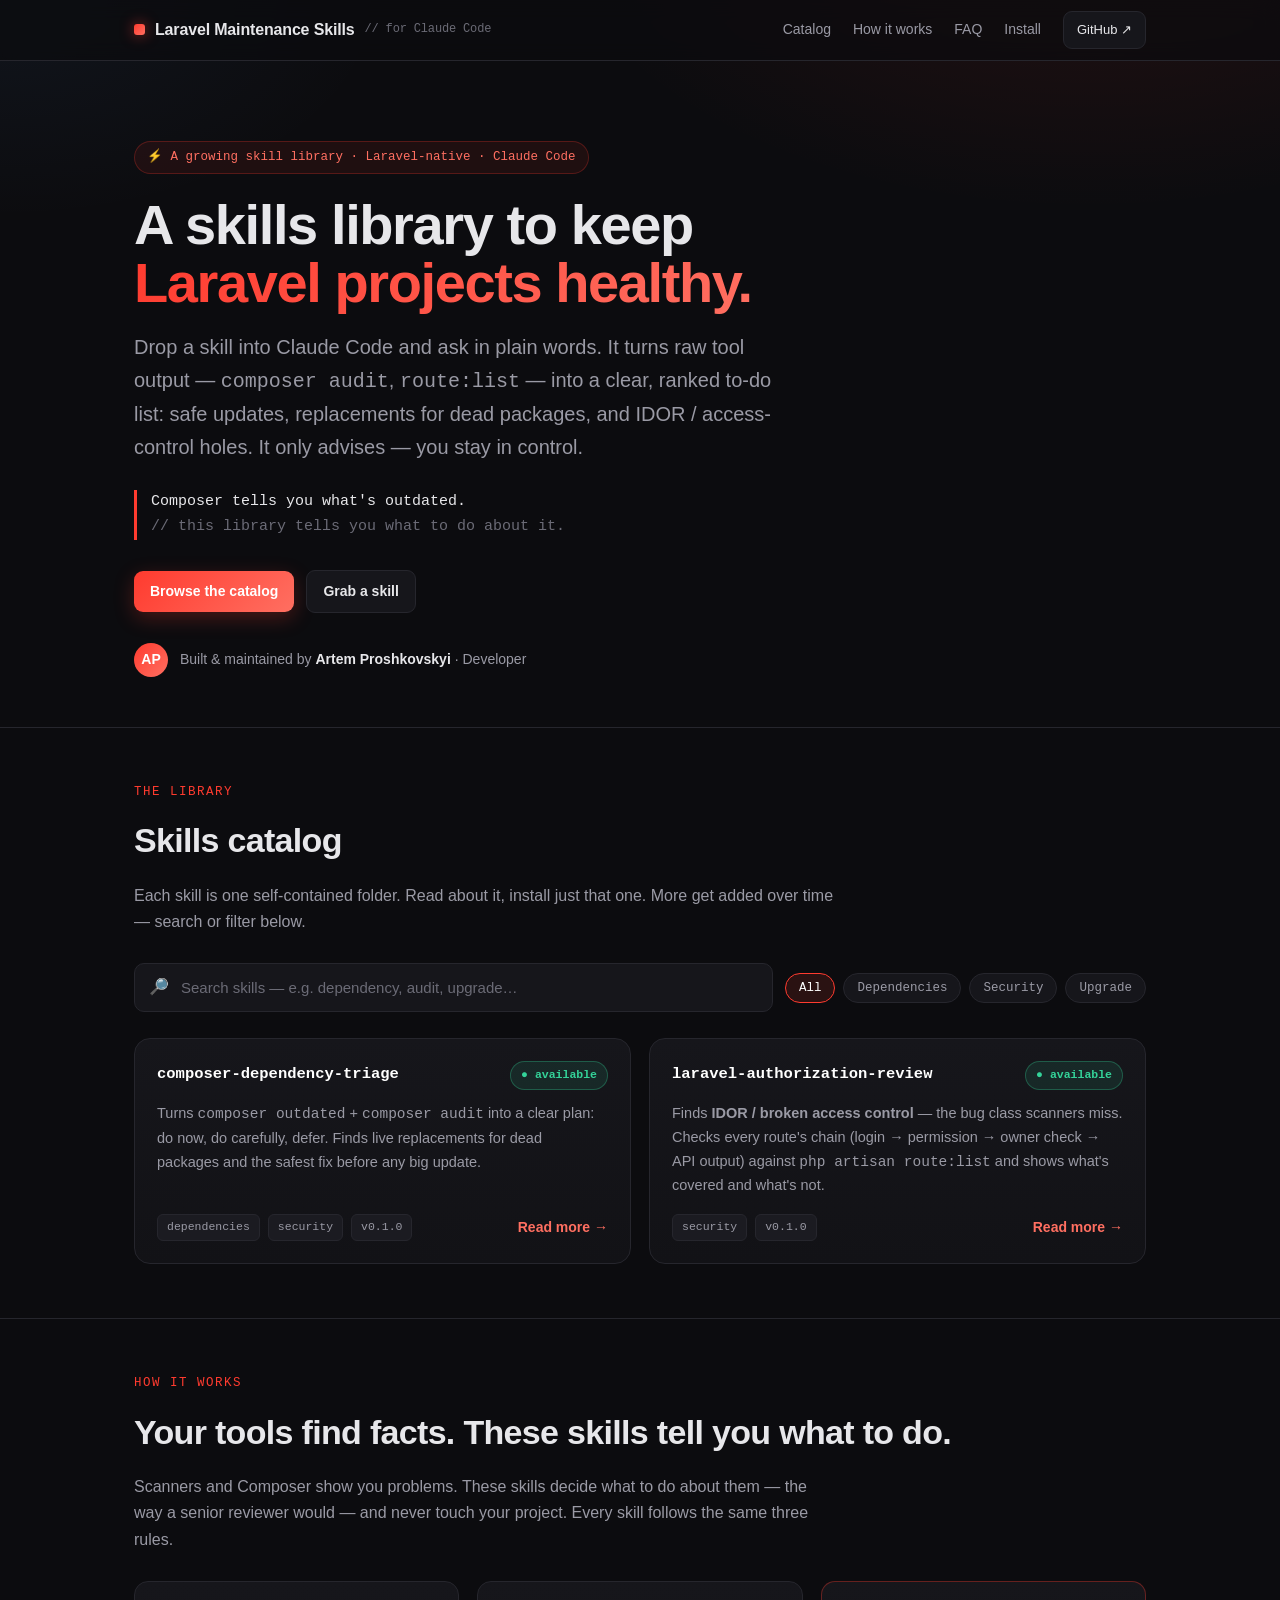
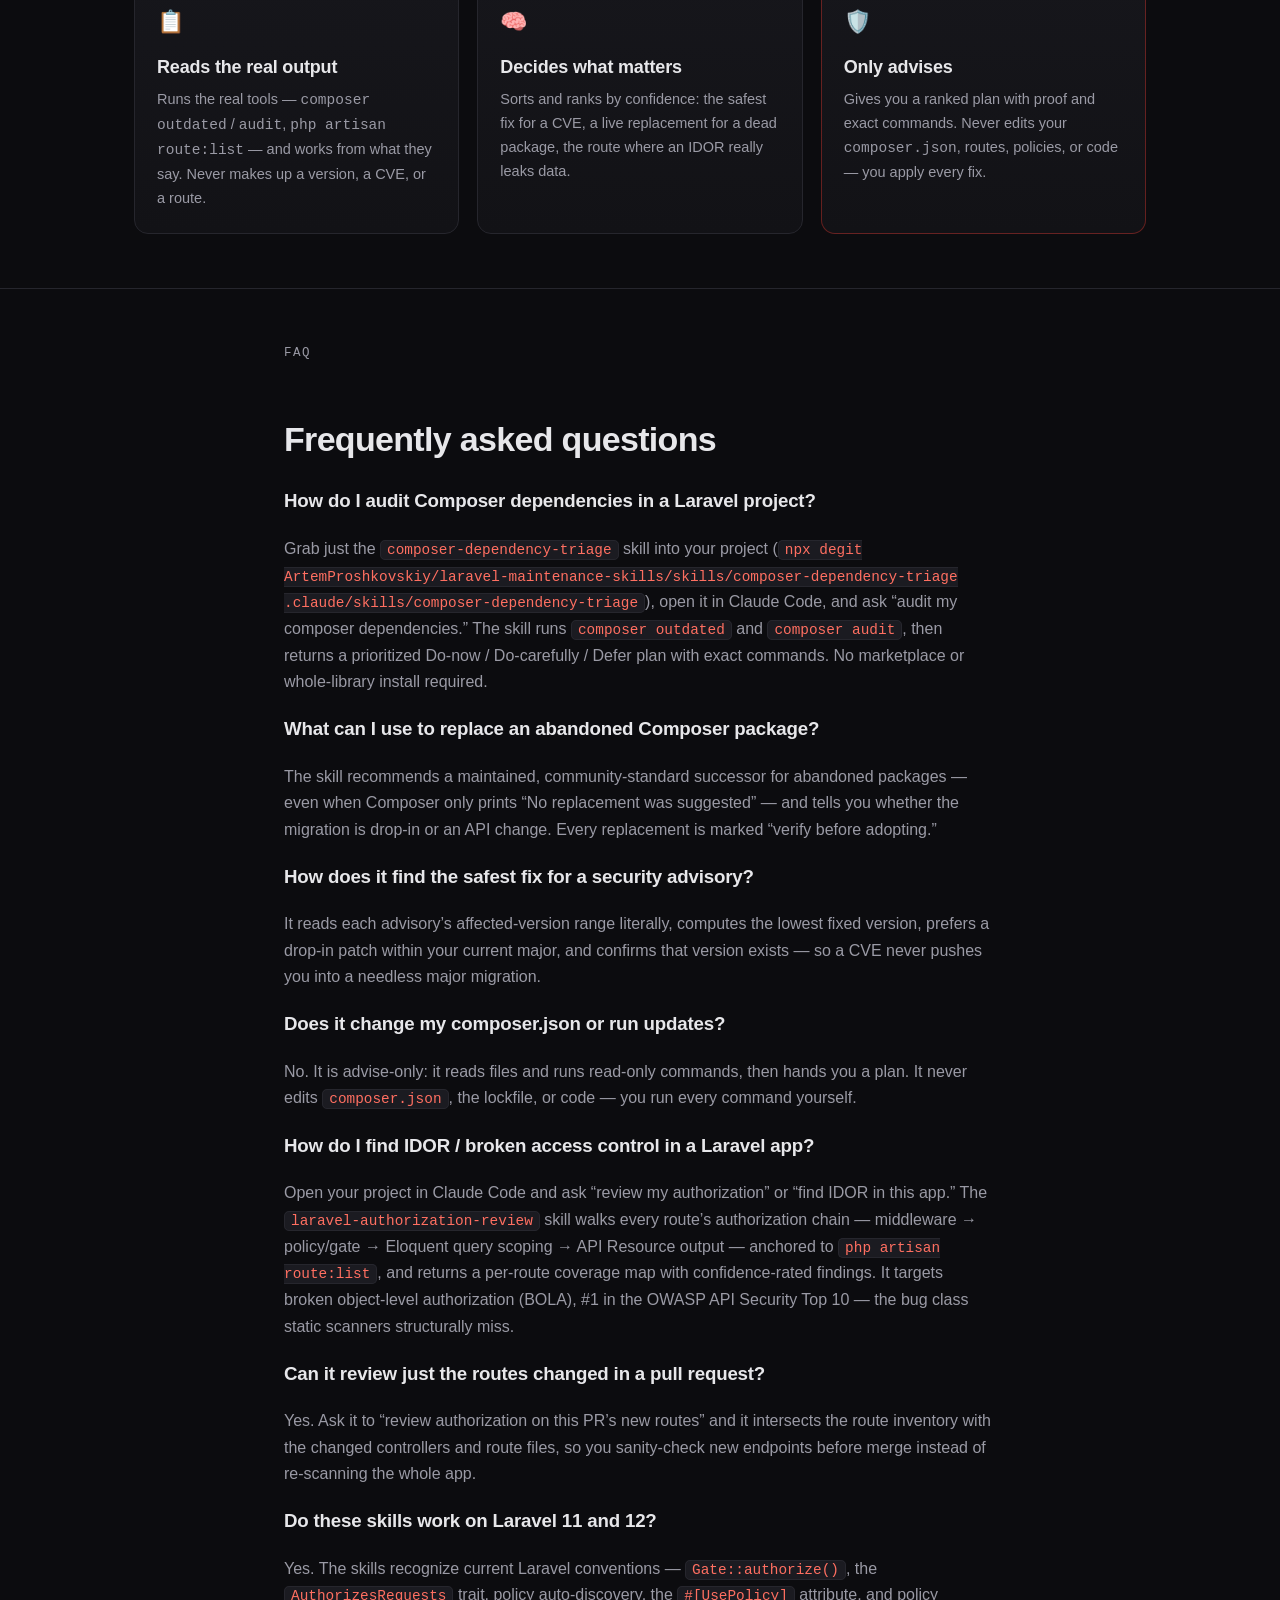
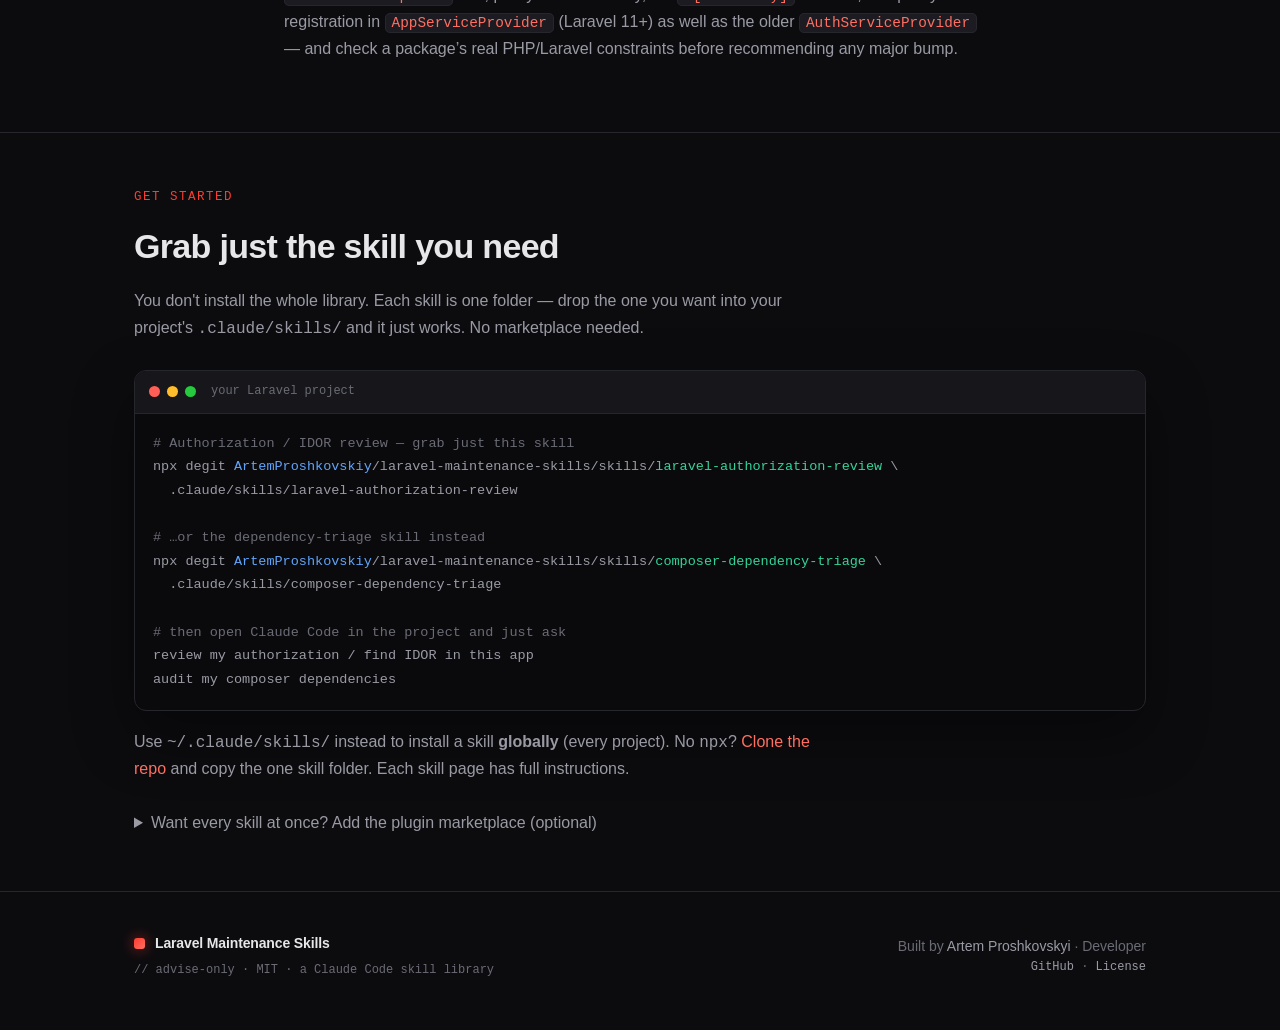
==== commit 8053954f: "Restructure to top-level skills/ for Laravel Skills directory Move maintenance/skills -> skills/ and" ====
--- a/docs/index.html
+++ b/docs/index.html
@@ -164,7 +164,7 @@
   <div class="wrap">
     <span class="eyebrow">⚡ A growing skill library · Laravel-native · Claude Code</span>
     <h1>A skills library to keep<br><span class="grad">Laravel projects healthy.</span></h1>
-    <p class="lede">Pick a skill, drop it into Claude Code, and turn raw tool output — <code>composer audit</code>, <code>route:list</code> — into a clear, prioritized plan: safe dependency updates, abandoned-package replacements, and IDOR / authorization findings. Advise-only — it recommends, you stay in control.</p>
+    <p class="lede">Drop a skill into Claude Code and ask in plain words. It turns raw tool output — <code>composer audit</code>, <code>route:list</code> — into a clear, ranked to-do list: safe updates, replacements for dead packages, and IDOR / access-control holes. It only advises — you stay in control.</p>
     <p class="pull">Composer tells you what's outdated.<br><span>// this library tells you what to do about it.</span></p>
     <div class="cta-row">
       <a class="btn" href="#catalog">Browse the catalog</a>
@@ -182,7 +182,7 @@
   <div class="wrap">
     <p class="kicker">The library</p>
     <h2>Skills catalog</h2>
-    <p class="sub">A modular, open library — each skill is a self-contained, advise-only folder you can read about and install on its own. New skills are added over time; search or filter to find one.</p>
+    <p class="sub">Each skill is one self-contained folder. Read about it, install just that one. More get added over time — search or filter below.</p>
 
     <div class="toolbar">
       <label class="search">
@@ -207,7 +207,7 @@
           <span class="mono-name">composer-dependency-triage</span>
           <span class="badge ok" style="margin-left:auto;">● available</span>
         </div>
-        <p class="blurb">Turns <code>composer outdated</code> + <code>composer audit</code> into a Do-now / Do-carefully / Defer plan. Recommends maintained replacements for abandoned packages and verifies the safest fix before any major bump.</p>
+        <p class="blurb">Turns <code>composer outdated</code> + <code>composer audit</code> into a clear plan: do now, do carefully, defer. Finds live replacements for dead packages and the safest fix before any big update.</p>
         <div class="meta">
           <span class="tagpill">dependencies</span>
           <span class="tagpill">security</span>
@@ -224,7 +224,7 @@
           <span class="mono-name">laravel-authorization-review</span>
           <span class="badge ok" style="margin-left:auto;">● available</span>
         </div>
-        <p class="blurb">Finds <b>IDOR / broken object-level authorization</b> — the class SAST misses. Walks each route's chain (middleware → policy/gate → query scoping → API Resource output), anchored to <code>php artisan route:list</code>, and returns a per-route coverage map with confidence-rated findings.</p>
+        <p class="blurb">Finds <b>IDOR / broken access control</b> — the bug class scanners miss. Checks every route's chain (login → permission → owner check → API output) against <code>php artisan route:list</code> and shows what's covered and what's not.</p>
         <div class="meta">
           <span class="tagpill">security</span>
           <span class="tagpill">v0.1.0</span>
@@ -232,21 +232,6 @@
         </div>
       </a>
 
-      <div class="scard" style="opacity:.7;"
-         data-name="upgrade-orchestrator"
-         data-cat="upgrade"
-         data-keywords="laravel framework upgrade staging orchestrator migration">
-        <div class="row">
-          <span class="mono-name">upgrade-orchestrator</span>
-          <span class="badge soon" style="margin-left:auto;">○ planned</span>
-        </div>
-        <p class="blurb">Plan and stage a Laravel framework upgrade end to end — sequence the framework bump and its coupled packages into safe, testable steps.</p>
-        <div class="meta">
-          <span class="tagpill">upgrade</span>
-          <span class="tagpill">roadmap</span>
-        </div>
-      </div>
-
     </div>
     <p class="no-results" id="no-results">No skills match your search.</p>
   </div>
@@ -256,12 +241,12 @@
 <section id="how">
   <div class="wrap">
     <p class="kicker">How it works</p>
-    <h2>The judgment layer your tools don't have</h2>
-    <p class="sub">Scanners and Composer detect facts; these skills decide what to <em>do</em> with them — reasoning across your code the way a senior reviewer would, and never touching your project while doing it. Every skill in the library follows the same three principles.</p>
+    <h2>Your tools find facts. These skills tell you what to do.</h2>
+    <p class="sub">Scanners and Composer show you problems. These skills decide what to do about them — the way a senior reviewer would — and never touch your project. Every skill follows the same three rules.</p>
     <div class="grid cols-3">
-      <div class="card"><span class="ico">📋</span><h3>Reads ground truth</h3><p>Runs the real tools — <code>composer outdated</code> / <code>audit</code>, <code>php artisan route:list</code> — and reasons from their output. Never invents a version, a CVE, or a route.</p></div>
-      <div class="card"><span class="ico">🧠</span><h3>Applies judgment</h3><p>Classifies and prioritizes by confidence: the safest fix for a CVE, a maintained replacement for an abandoned package, the route where an IDOR actually leaks owned data.</p></div>
-      <div class="card" style="border-color: rgba(255,59,47,.35);"><span class="ico">🛡️</span><h3>Advise-only</h3><p>Emits a prioritized plan with evidence and exact commands. It never edits your <code>composer.json</code>, routes, policies, or code — you stay in control and apply every fix.</p></div>
+      <div class="card"><span class="ico">📋</span><h3>Reads the real output</h3><p>Runs the real tools — <code>composer outdated</code> / <code>audit</code>, <code>php artisan route:list</code> — and works from what they say. Never makes up a version, a CVE, or a route.</p></div>
+      <div class="card"><span class="ico">🧠</span><h3>Decides what matters</h3><p>Sorts and ranks by confidence: the safest fix for a CVE, a live replacement for a dead package, the route where an IDOR really leaks data.</p></div>
+      <div class="card" style="border-color: rgba(255,59,47,.35);"><span class="ico">🛡️</span><h3>Only advises</h3><p>Gives you a ranked plan with proof and exact commands. Never edits your <code>composer.json</code>, routes, policies, or code — you apply every fix.</p></div>
     </div>
   </div>
 </section>
@@ -273,7 +258,7 @@
     <h2>Frequently asked questions</h2>
 
     <h3>How do I audit Composer dependencies in a Laravel project?</h3>
-    <p>Grab just the <code>composer-dependency-triage</code> skill into your project (<code>npx degit ArtemProshkovskiy/laravel-maintenance-skills/maintenance/skills/composer-dependency-triage .claude/skills/composer-dependency-triage</code>), open it in Claude Code, and ask &ldquo;audit my composer dependencies.&rdquo; The skill runs <code>composer outdated</code> and <code>composer audit</code>, then returns a prioritized Do-now / Do-carefully / Defer plan with exact commands. No marketplace or whole-library install required.</p>
+    <p>Grab just the <code>composer-dependency-triage</code> skill into your project (<code>npx degit ArtemProshkovskiy/laravel-maintenance-skills/skills/composer-dependency-triage .claude/skills/composer-dependency-triage</code>), open it in Claude Code, and ask &ldquo;audit my composer dependencies.&rdquo; The skill runs <code>composer outdated</code> and <code>composer audit</code>, then returns a prioritized Do-now / Do-carefully / Defer plan with exact commands. No marketplace or whole-library install required.</p>
 
     <h3>What can I use to replace an abandoned Composer package?</h3>
     <p>The skill recommends a maintained, community-standard successor for abandoned packages &mdash; even when Composer only prints &ldquo;No replacement was suggested&rdquo; &mdash; and tells you whether the migration is drop-in or an API change. Every replacement is marked &ldquo;verify before adopting.&rdquo;</p>
@@ -300,15 +285,15 @@
   <div class="wrap">
     <p class="kicker">Get started</p>
     <h2>Grab just the skill you need</h2>
-    <p class="sub">You don't install the whole library. Each skill is a self-contained folder — drop the one you want into your project's <code>.claude/skills/</code> and it activates on its own. No marketplace required.</p>
+    <p class="sub">You don't install the whole library. Each skill is one folder — drop the one you want into your project's <code>.claude/skills/</code> and it just works. No marketplace needed.</p>
     <div class="term">
       <div class="bar"><i></i><i></i><i></i><span>your Laravel project</span></div>
 <pre><span class="c"># Authorization / IDOR review — grab just this skill</span>
-npx degit <span class="b">ArtemProshkovskiy</span>/laravel-maintenance-skills/maintenance/skills/<span class="g">laravel-authorization-review</span> \
+npx degit <span class="b">ArtemProshkovskiy</span>/laravel-maintenance-skills/skills/<span class="g">laravel-authorization-review</span> \
   .claude/skills/laravel-authorization-review
 
 <span class="c"># …or the dependency-triage skill instead</span>
-npx degit <span class="b">ArtemProshkovskiy</span>/laravel-maintenance-skills/maintenance/skills/<span class="g">composer-dependency-triage</span> \
+npx degit <span class="b">ArtemProshkovskiy</span>/laravel-maintenance-skills/skills/<span class="g">composer-dependency-triage</span> \
   .claude/skills/composer-dependency-triage
 
 <span class="c"># then open Claude Code in the project and just ask</span>
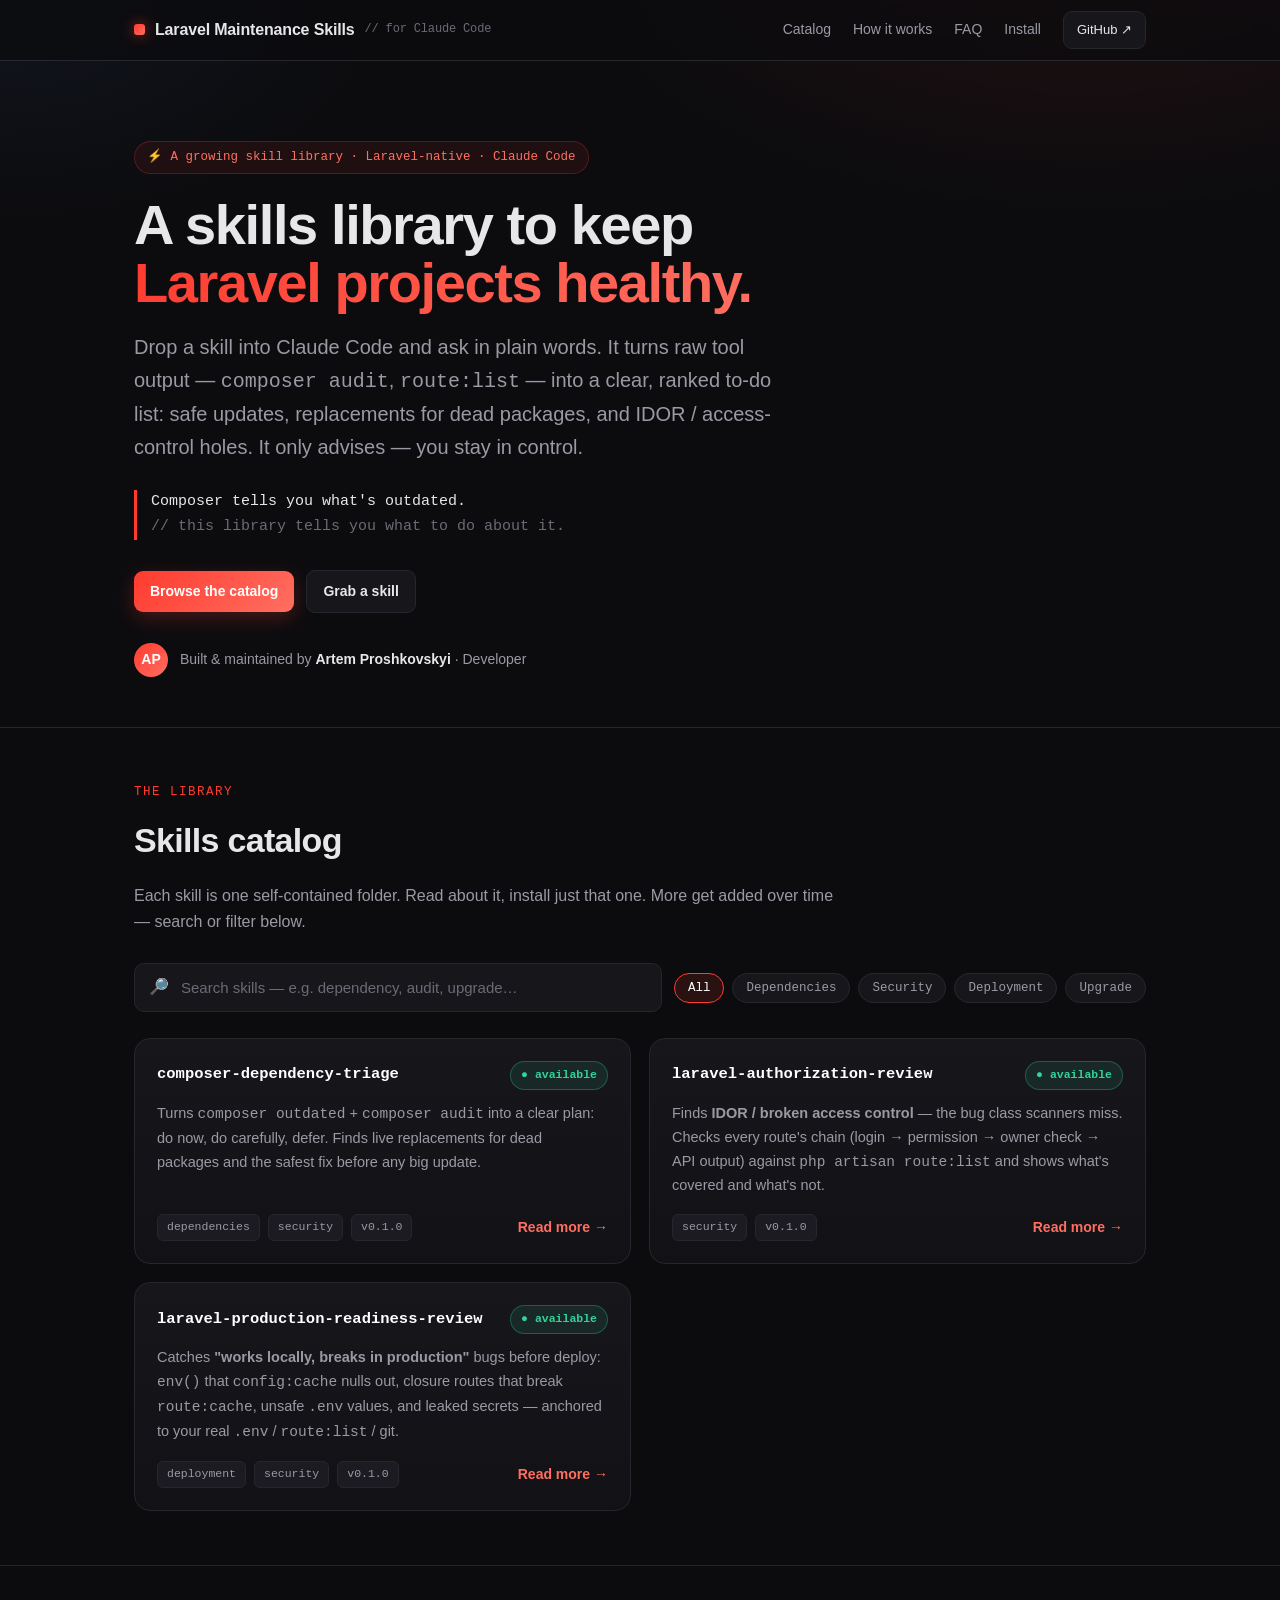
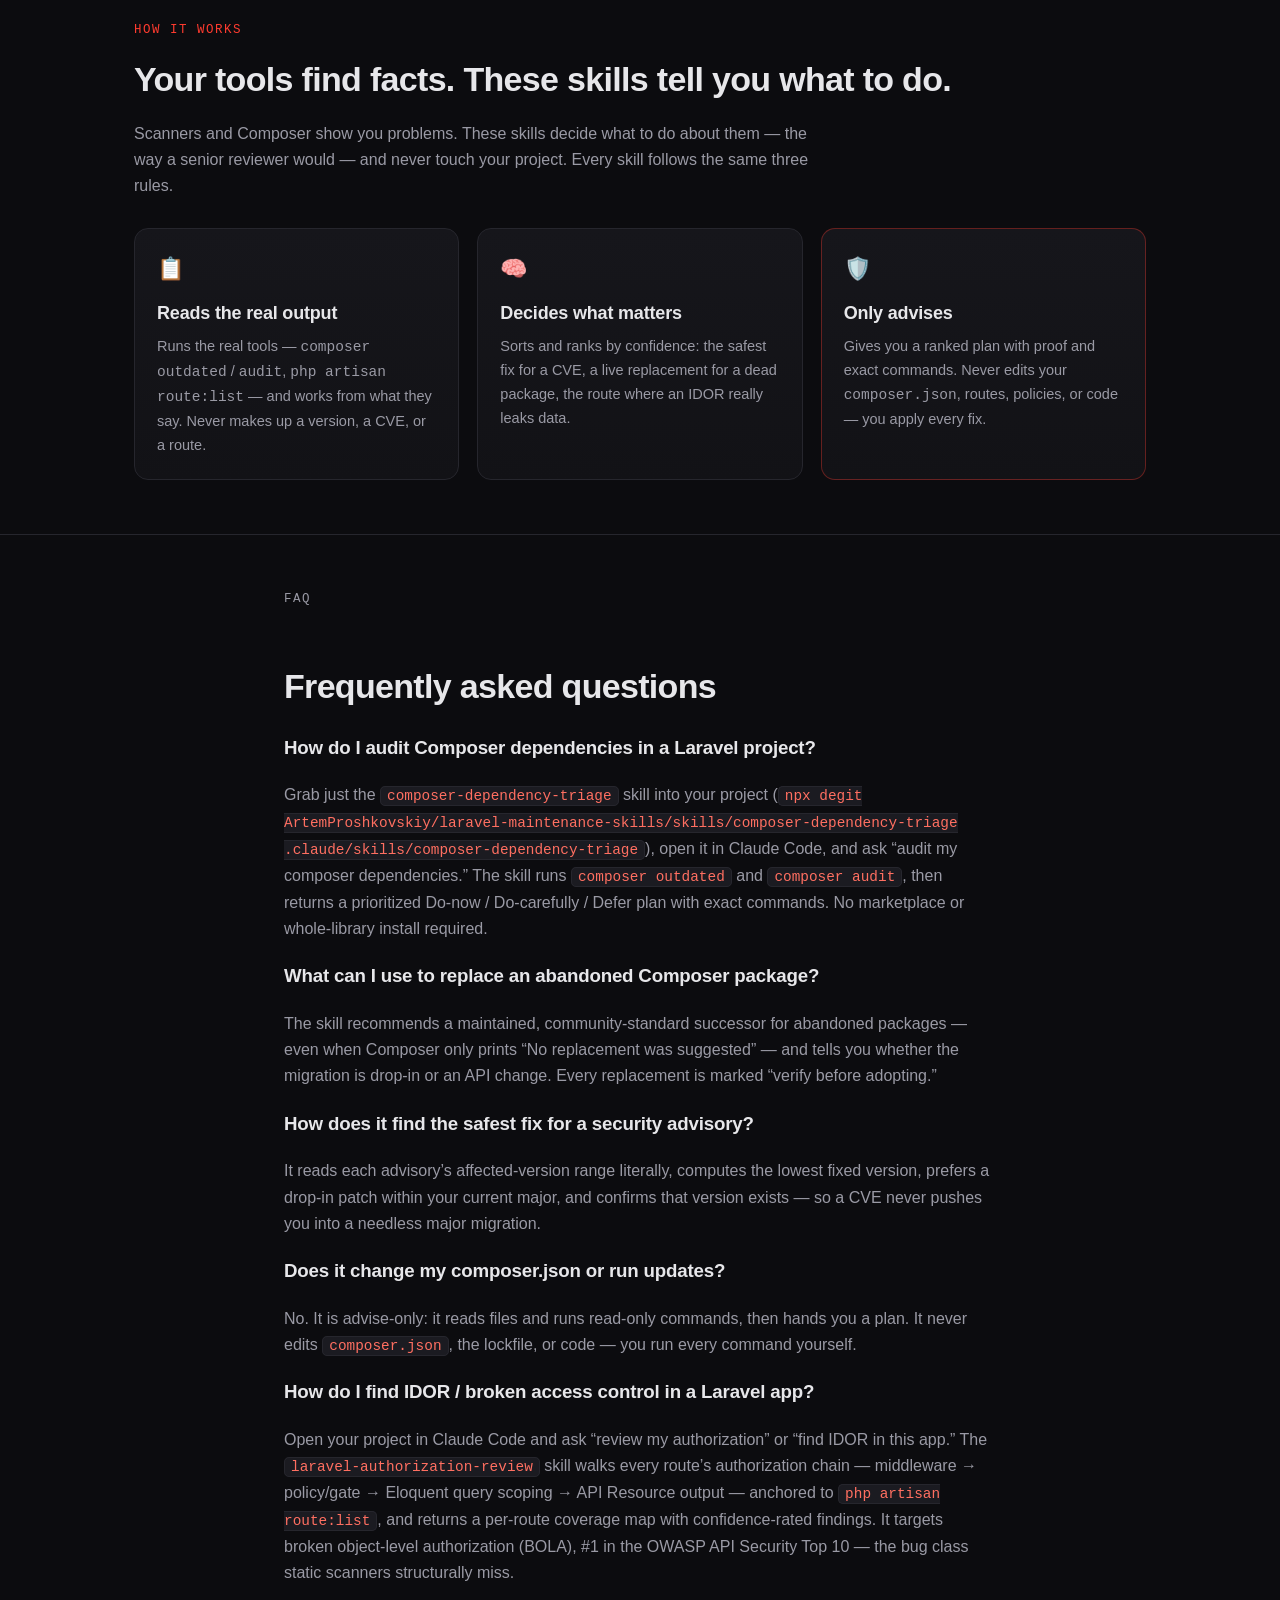
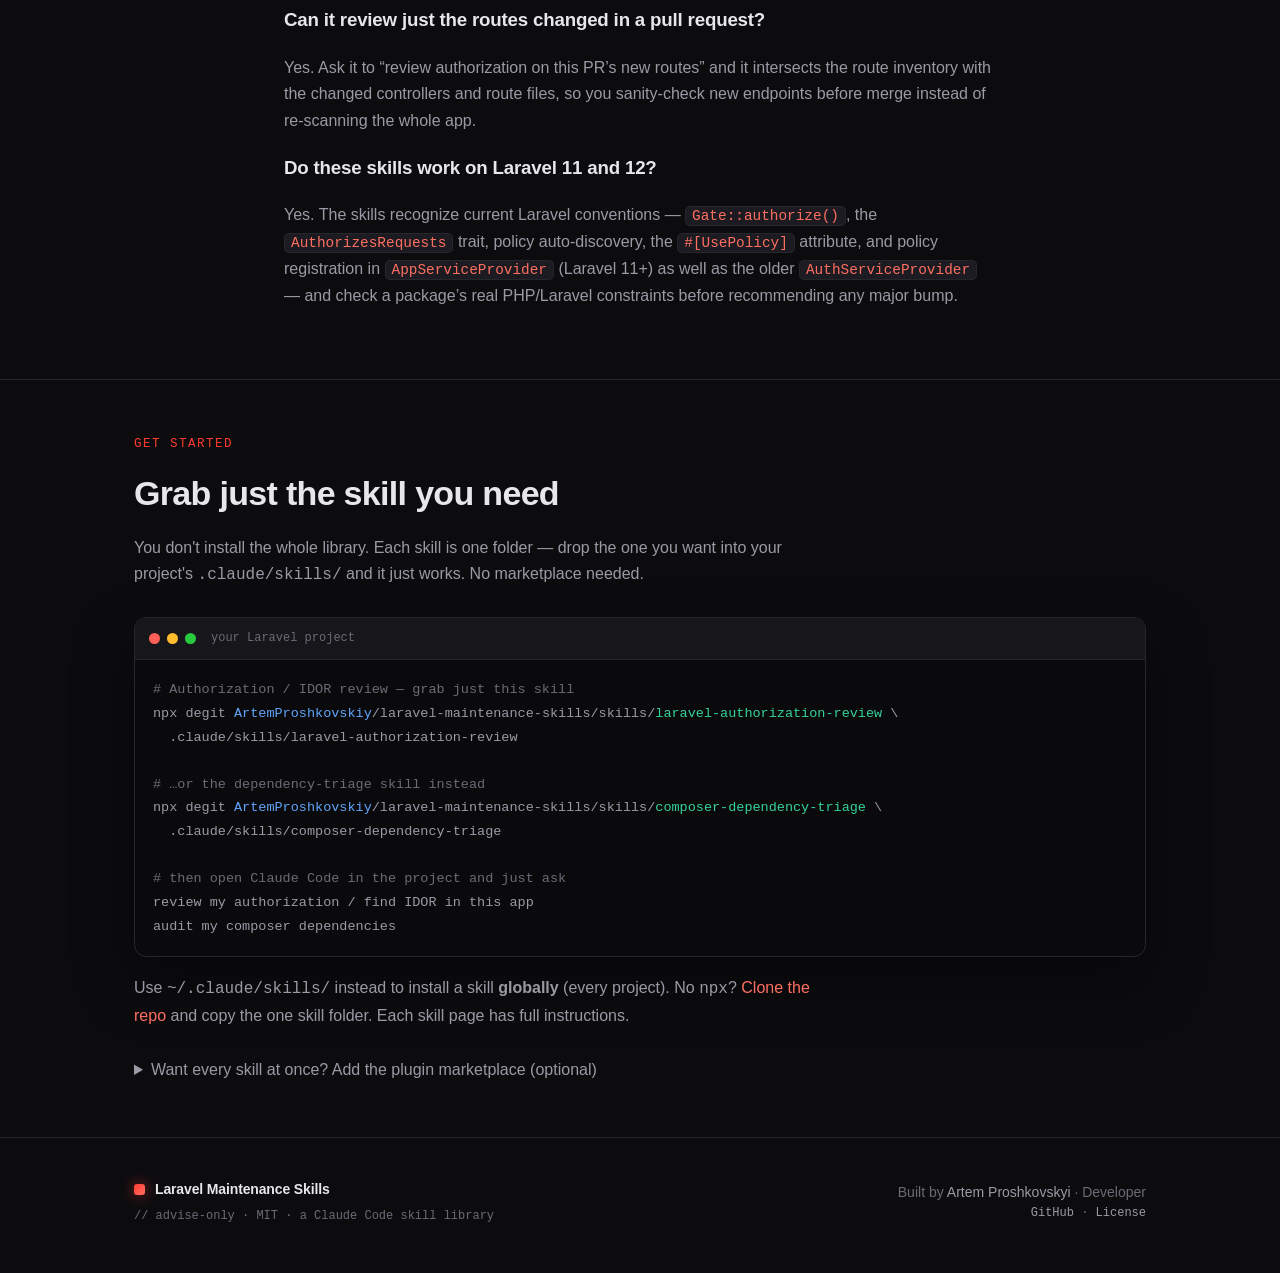
==== commit 74e1caba: "Add laravel-production-readiness-review skill (plugin 0.2.0) A third advise-only skill that audits t" ====
--- a/docs/index.html
+++ b/docs/index.html
@@ -92,6 +92,21 @@
               "license": "https://opensource.org/licenses/MIT",
               "softwareVersion": "0.1.0"
             }
+          },
+          {
+            "@type": "ListItem",
+            "position": 3,
+            "item": {
+              "@type": "SoftwareApplication",
+              "name": "laravel-production-readiness-review",
+              "applicationCategory": "DeveloperApplication",
+              "operatingSystem": "Any (Claude Code)",
+              "description": "Audits the dev-vs-production gap in a Laravel app before deploy: env() called outside config/ (returns null after config:cache), closure routes that break route:cache, unsafe .env values (APP_DEBUG=true, empty APP_KEY, sync queue), and secret exposure (.env tracked in git, real values in .env.example). Anchored to real .env / config / route:list / git. Advise-only.",
+              "url": "https://artemproshkovskiy.github.io/laravel-maintenance-skills/skills/laravel-production-readiness-review.html",
+              "author": { "@id": "https://github.com/ArtemProshkovskiy#person" },
+              "license": "https://opensource.org/licenses/MIT",
+              "softwareVersion": "0.1.0"
+            }
           }
         ]
       }
@@ -193,6 +208,7 @@
         <button class="chip active" data-cat="all">All</button>
         <button class="chip" data-cat="dependencies">Dependencies</button>
         <button class="chip" data-cat="security">Security</button>
+        <button class="chip" data-cat="deployment">Deployment</button>
         <button class="chip" data-cat="upgrade">Upgrade</button>
       </div>
     </div>
@@ -226,6 +242,23 @@
         </div>
         <p class="blurb">Finds <b>IDOR / broken access control</b> — the bug class scanners miss. Checks every route's chain (login → permission → owner check → API output) against <code>php artisan route:list</code> and shows what's covered and what's not.</p>
         <div class="meta">
+          <span class="tagpill">security</span>
+          <span class="tagpill">v0.1.0</span>
+          <span class="more">Read more →</span>
+        </div>
+      </a>
+
+      <a class="scard" href="skills/laravel-production-readiness-review.html"
+         data-name="laravel-production-readiness-review"
+         data-cat="deployment security"
+         data-keywords="production readiness deploy config cache env null route cache closure app_debug secret leak gitignore env example drift laravel">
+        <div class="row">
+          <span class="mono-name">laravel-production-readiness-review</span>
+          <span class="badge ok" style="margin-left:auto;">● available</span>
+        </div>
+        <p class="blurb">Catches <b>"works locally, breaks in production"</b> bugs before deploy: <code>env()</code> that <code>config:cache</code> nulls out, closure routes that break <code>route:cache</code>, unsafe <code>.env</code> values, and leaked secrets — anchored to your real <code>.env</code> / <code>route:list</code> / git.</p>
+        <div class="meta">
+          <span class="tagpill">deployment</span>
           <span class="tagpill">security</span>
           <span class="tagpill">v0.1.0</span>
           <span class="more">Read more →</span>
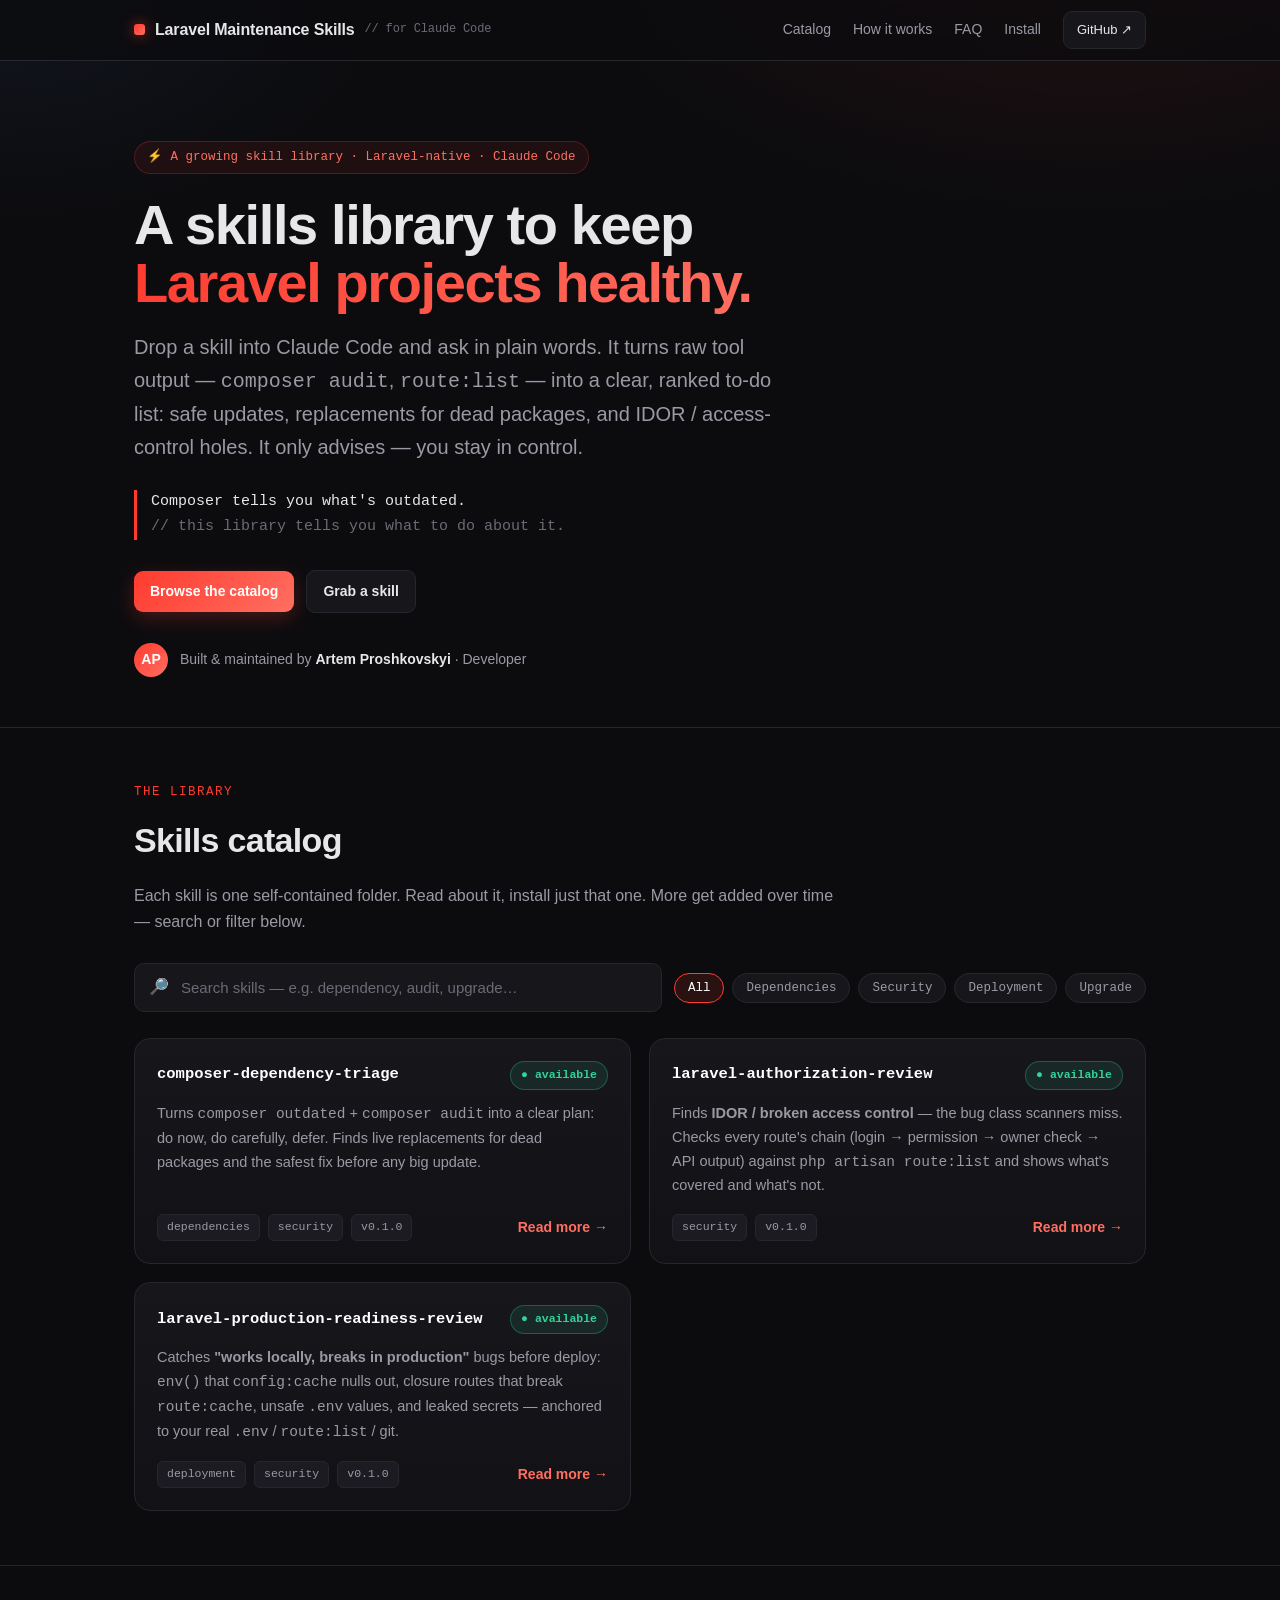
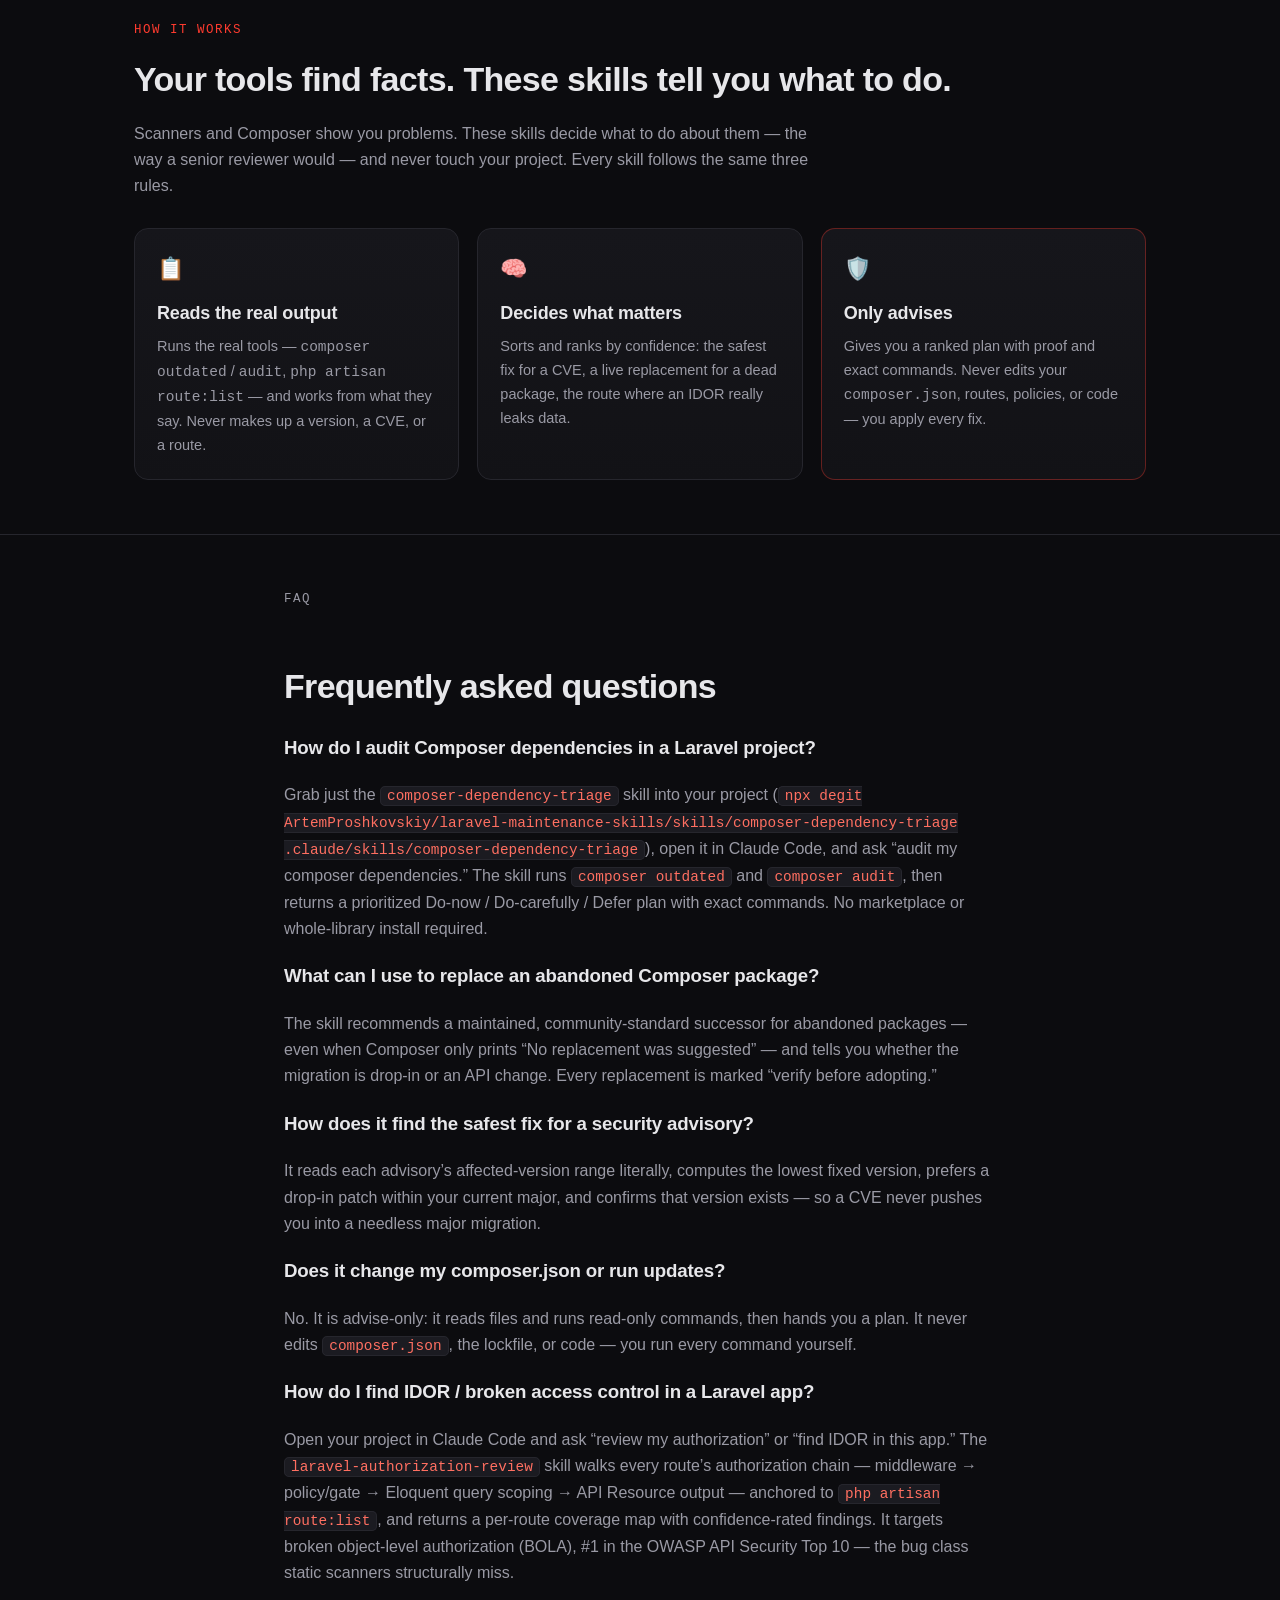
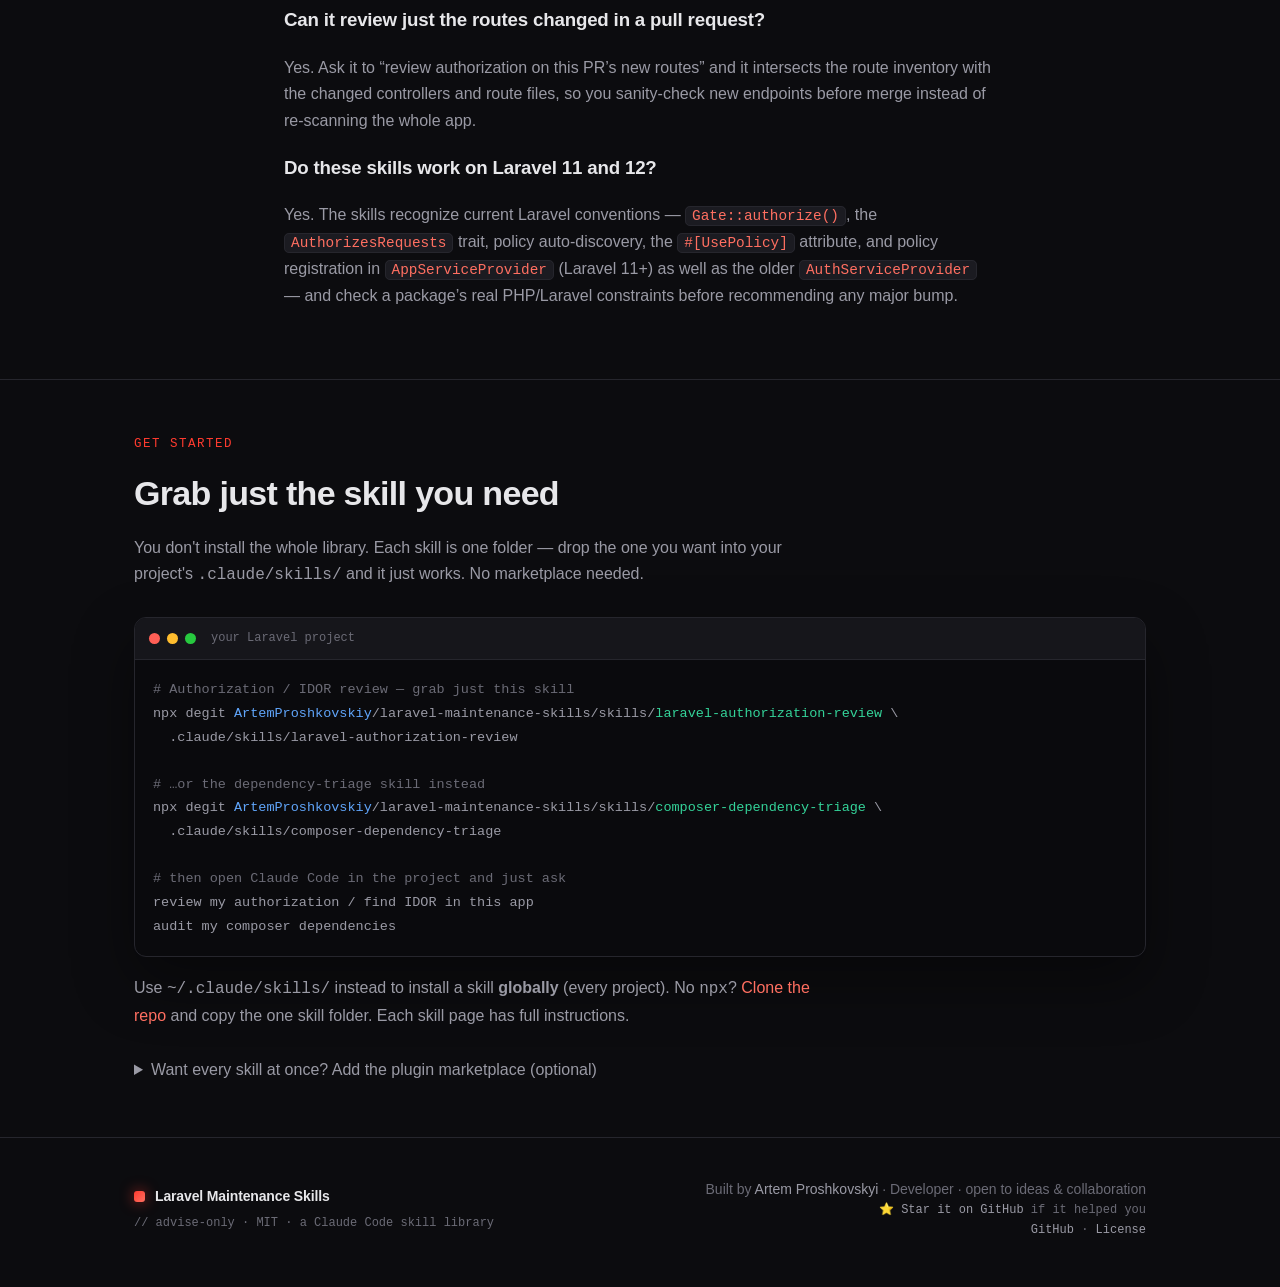
==== commit 73883c61: "Add star CTA + project-site link to READMEs and site footer Main README now states open to ideas/col" ====
--- a/docs/index.html
+++ b/docs/index.html
@@ -352,7 +352,8 @@
       <div class="tag">// advise-only · MIT · a Claude Code skill library</div>
     </div>
     <div style="text-align:right;">
-      <div>Built by <a data-gh="" href="#">Artem Proshkovskyi</a> · Developer</div>
+      <div>Built by <a data-gh="" href="#">Artem Proshkovskyi</a> · Developer · open to ideas &amp; collaboration</div>
+      <div class="tag">⭐ <a data-gh="" href="#">Star it on GitHub</a> if it helped you</div>
       <div class="tag"><a data-gh="" href="#">GitHub</a> · <a data-gh="/blob/main/LICENSE" href="#">License</a></div>
     </div>
   </div>
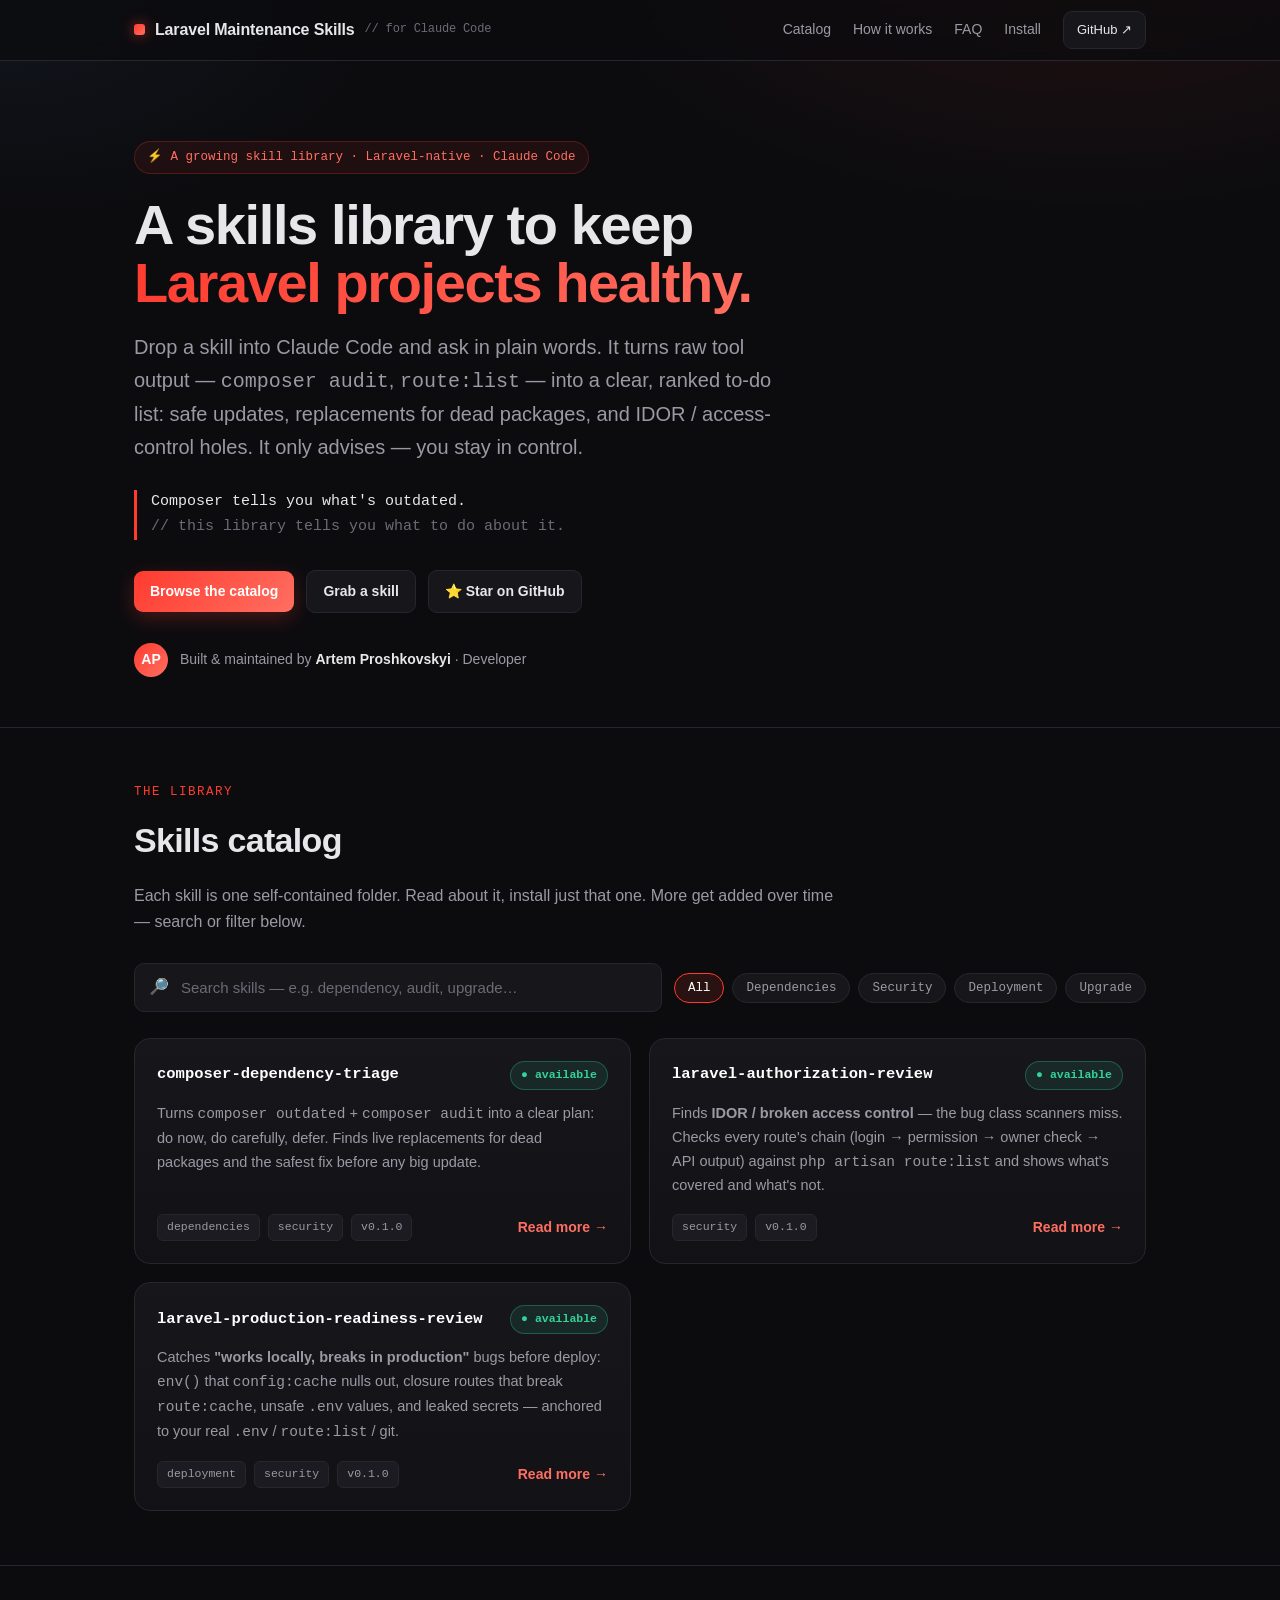
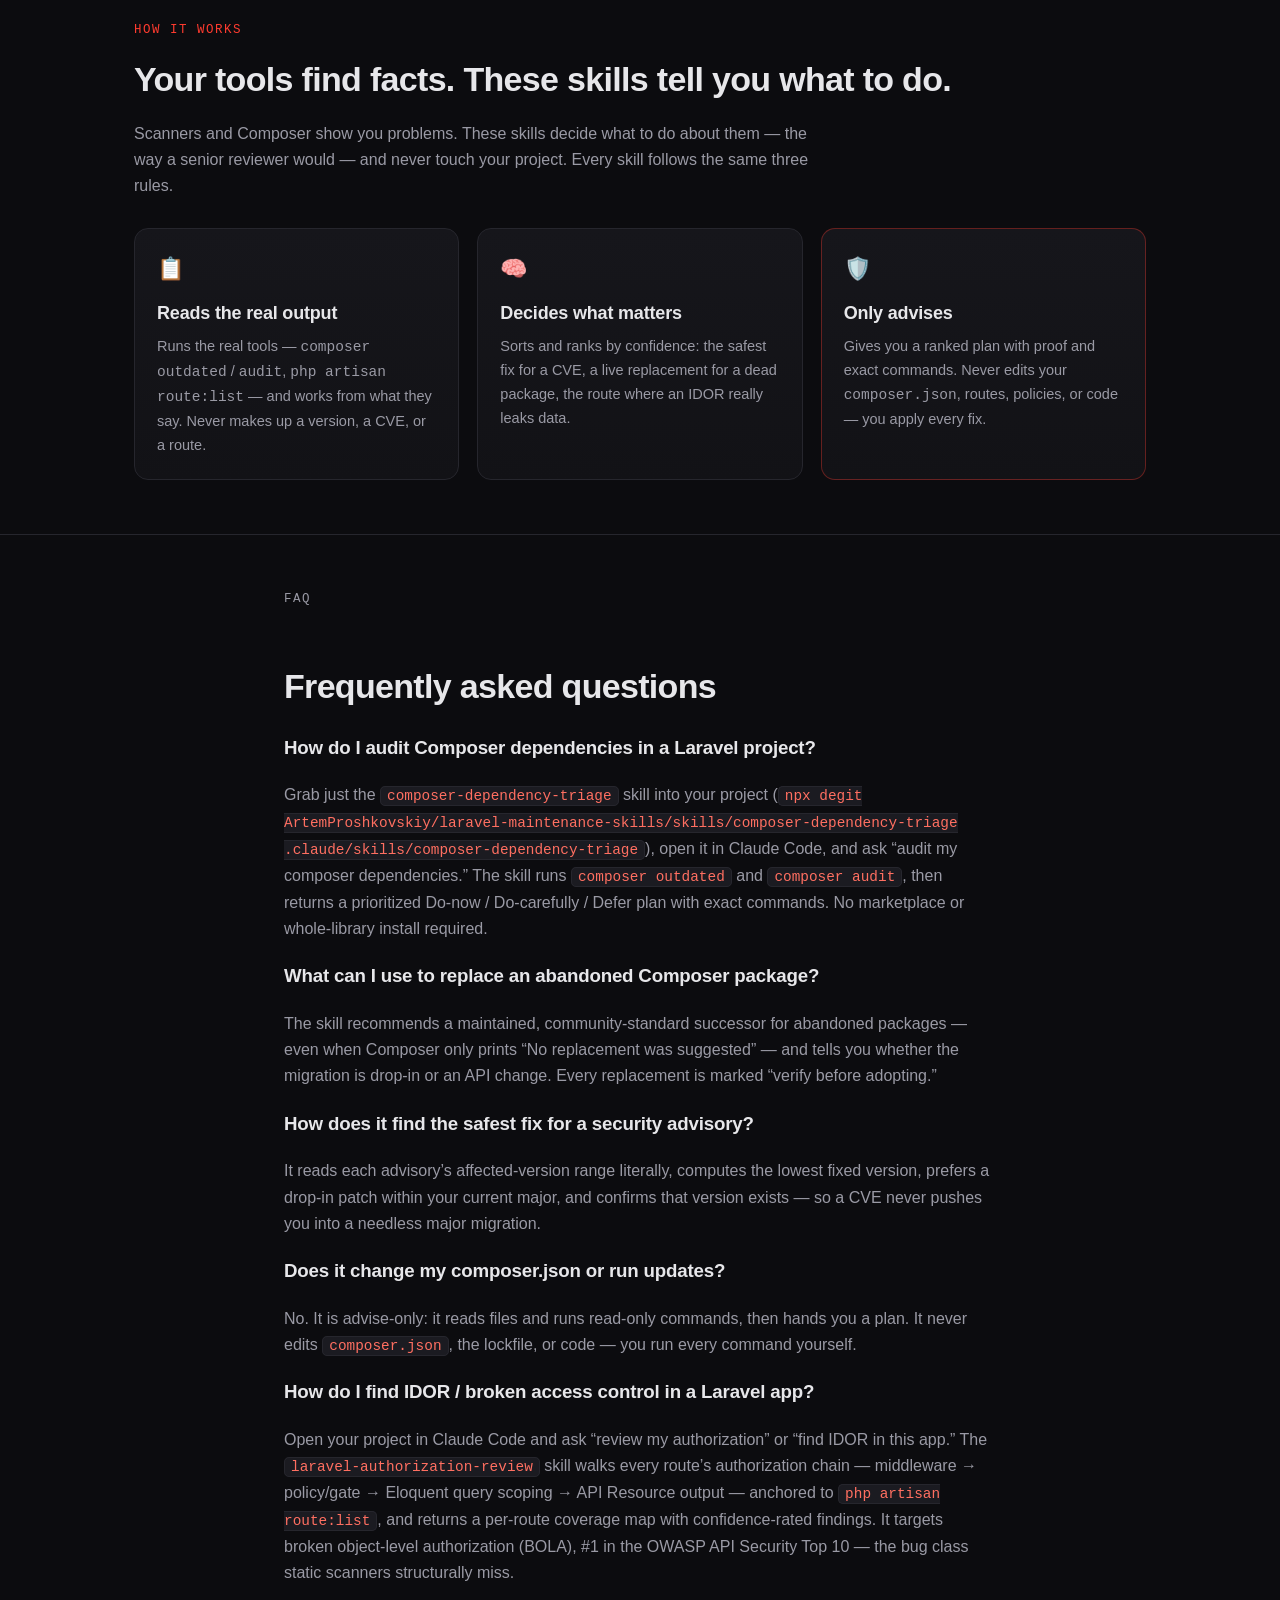
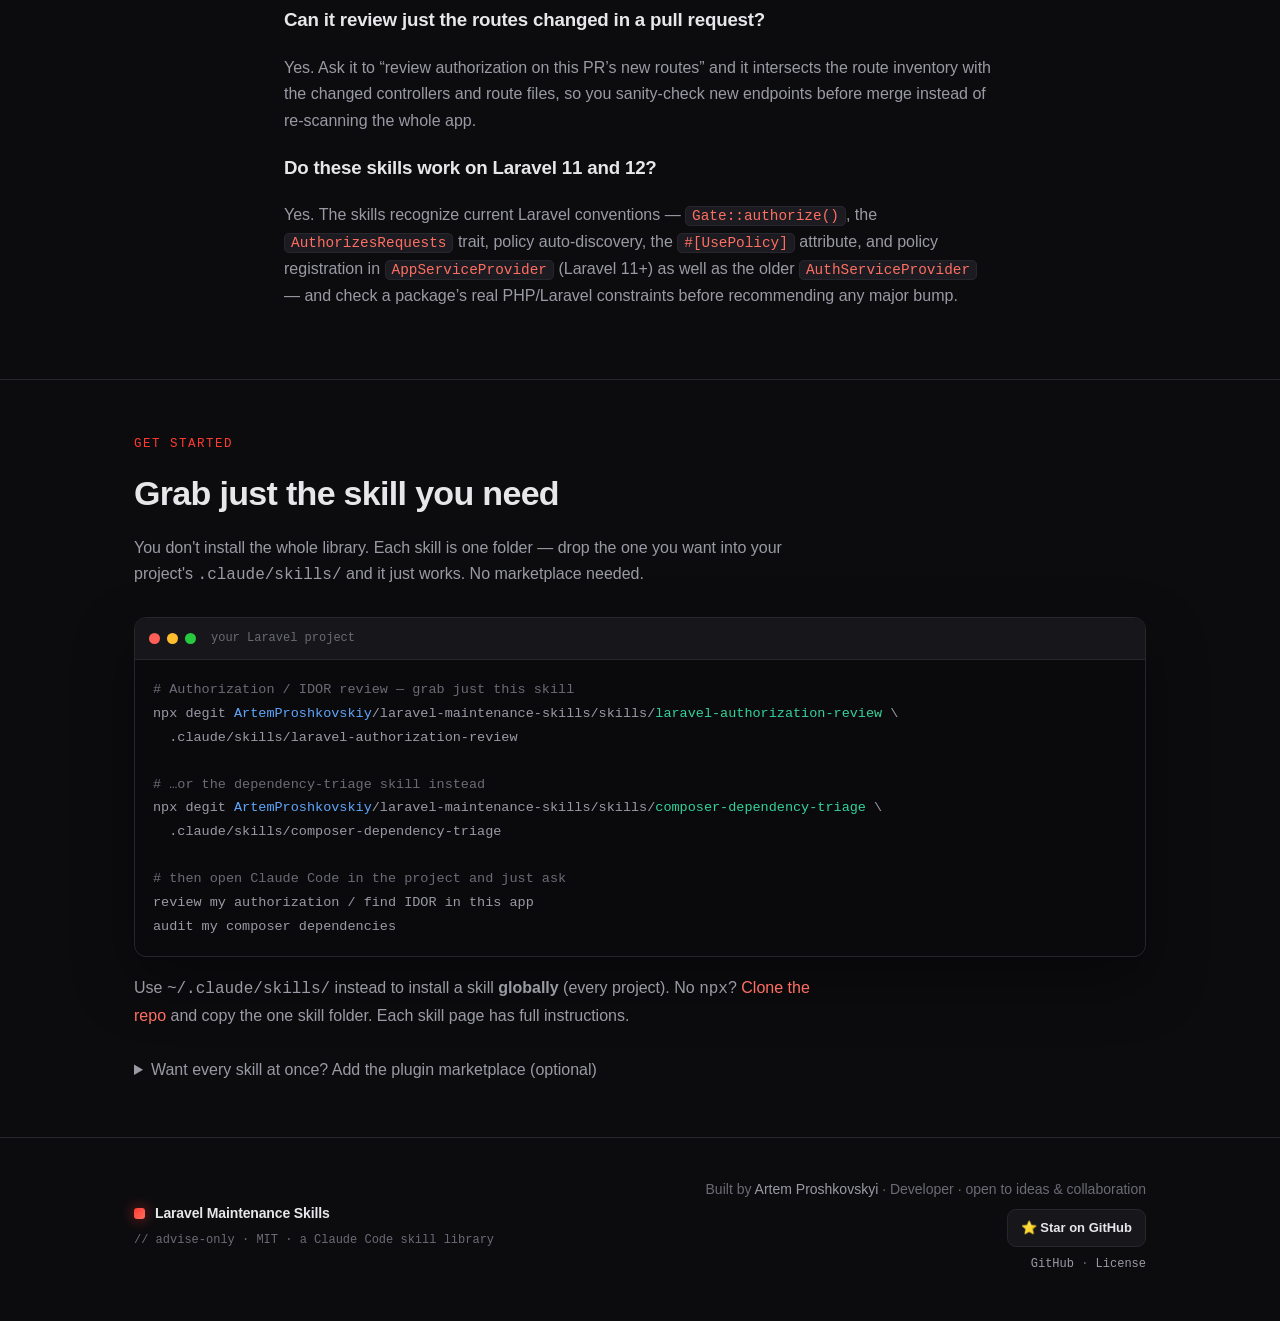
==== commit 7e89705e: "Make GitHub star a real button on the site (hero + footer)" ====
--- a/docs/index.html
+++ b/docs/index.html
@@ -184,6 +184,7 @@
     <div class="cta-row">
       <a class="btn" href="#catalog">Browse the catalog</a>
       <a class="btn ghost" href="#install">Grab a skill</a>
+      <a class="btn ghost" data-gh="" href="#" target="_blank" rel="noopener">⭐ Star on GitHub</a>
     </div>
     <div class="byline">
       <span class="av">AP</span>
@@ -353,7 +354,7 @@
     </div>
     <div style="text-align:right;">
       <div>Built by <a data-gh="" href="#">Artem Proshkovskyi</a> · Developer · open to ideas &amp; collaboration</div>
-      <div class="tag">⭐ <a data-gh="" href="#">Star it on GitHub</a> if it helped you</div>
+      <div style="margin:8px 0;"><a class="btn ghost sm" data-gh="" href="#" target="_blank" rel="noopener">⭐ Star on GitHub</a></div>
       <div class="tag"><a data-gh="" href="#">GitHub</a> · <a data-gh="/blob/main/LICENSE" href="#">License</a></div>
     </div>
   </div>
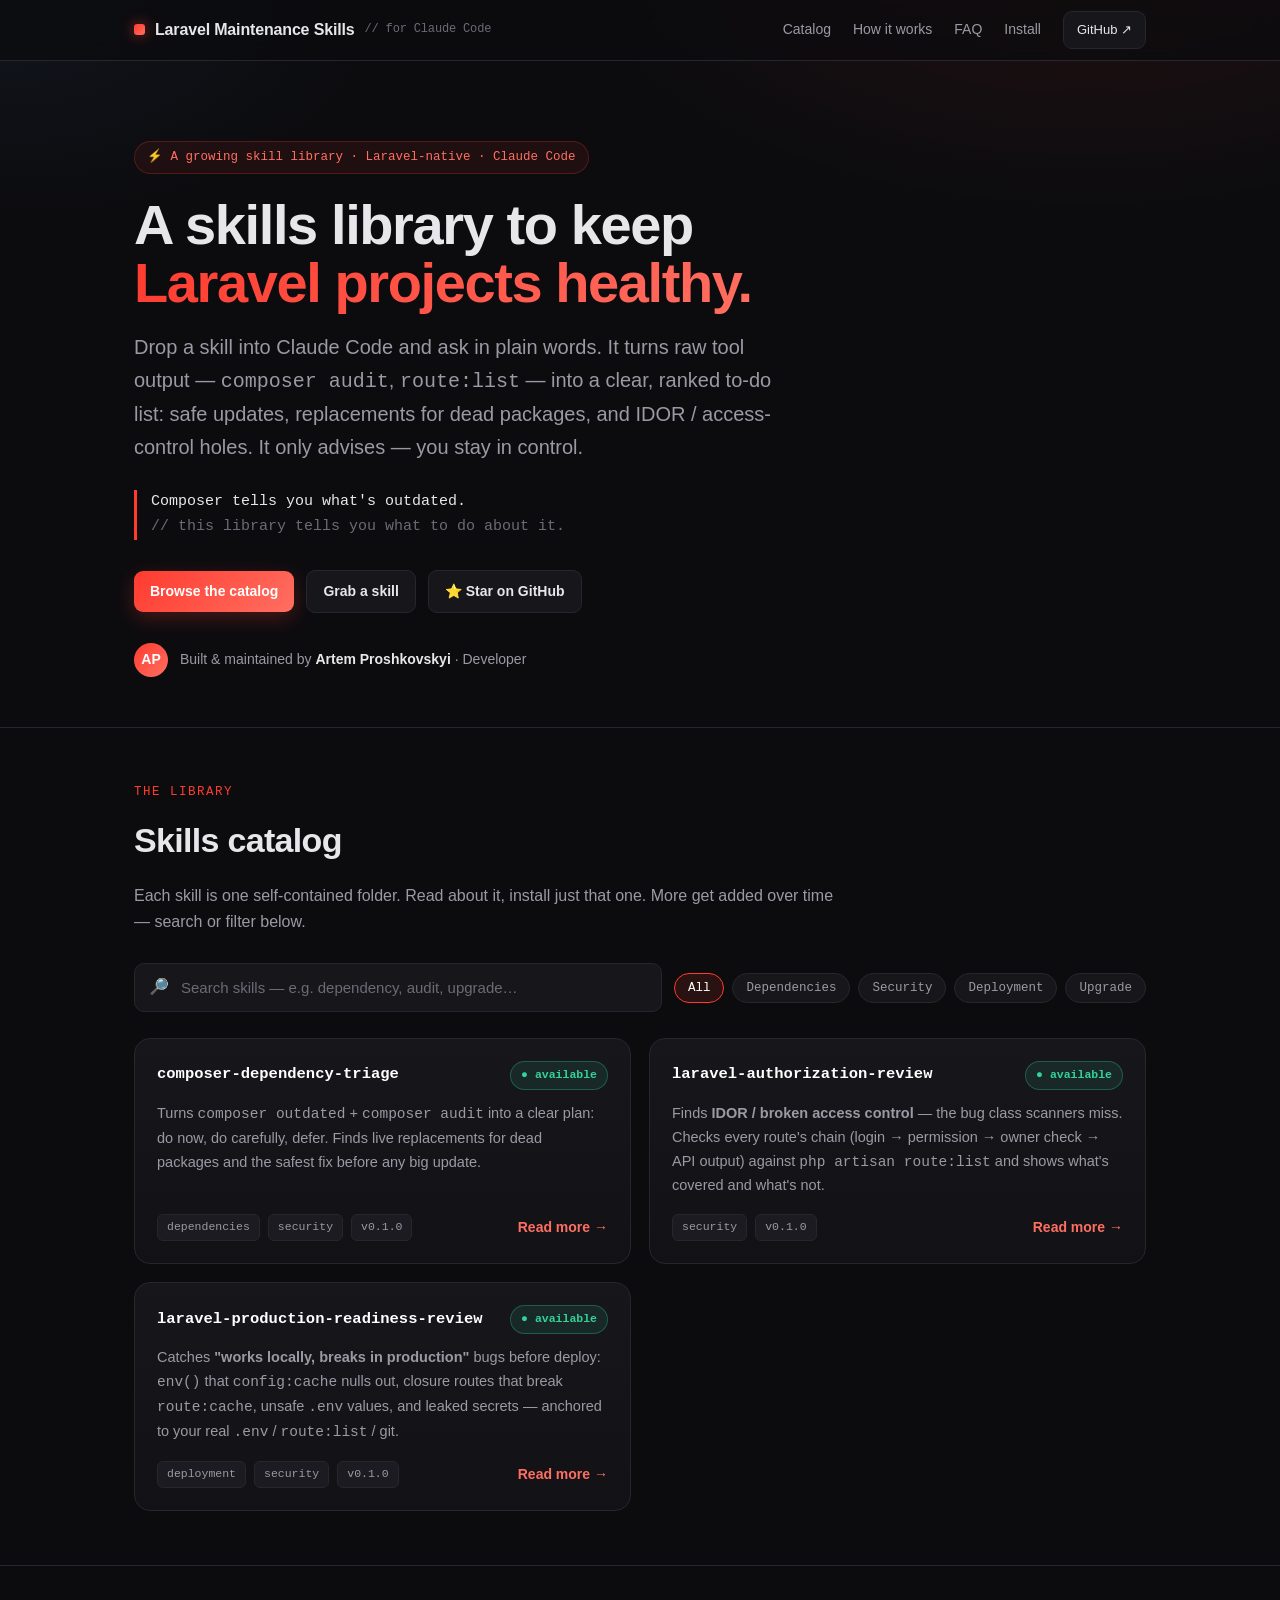
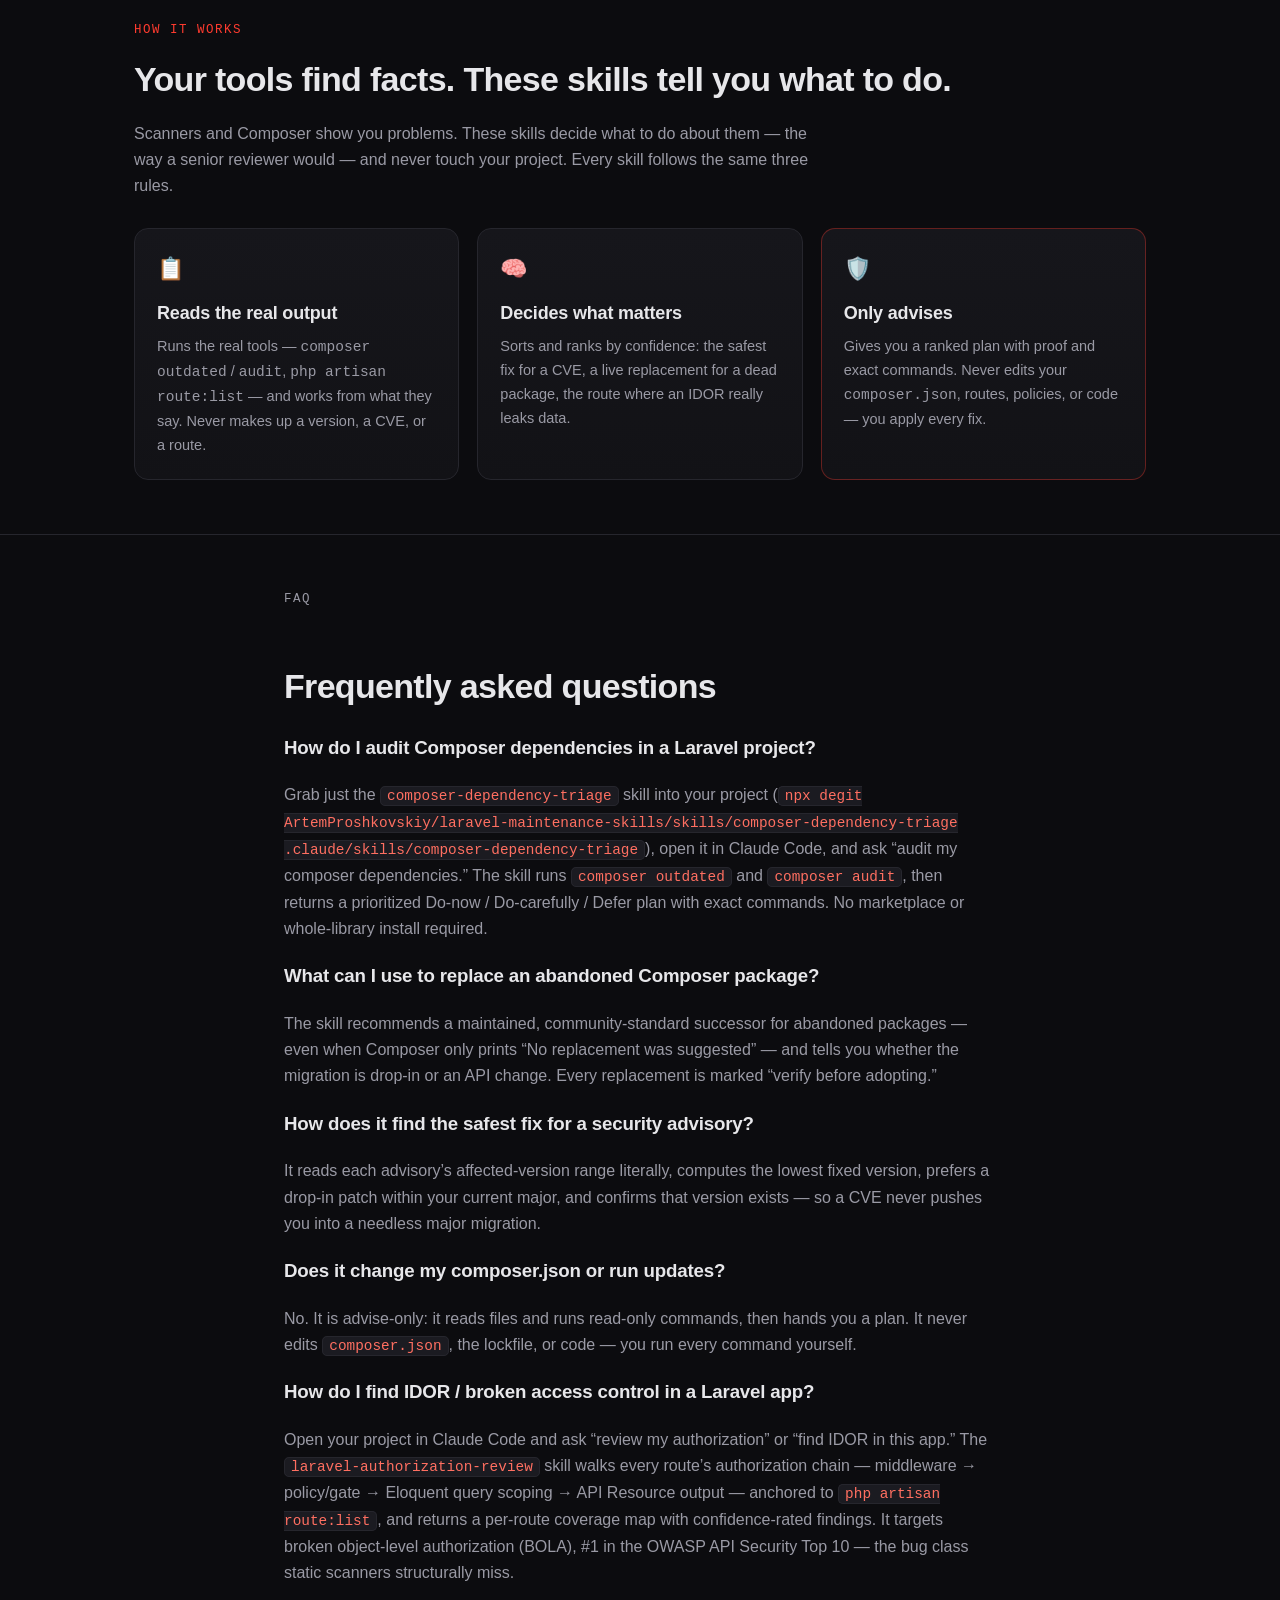
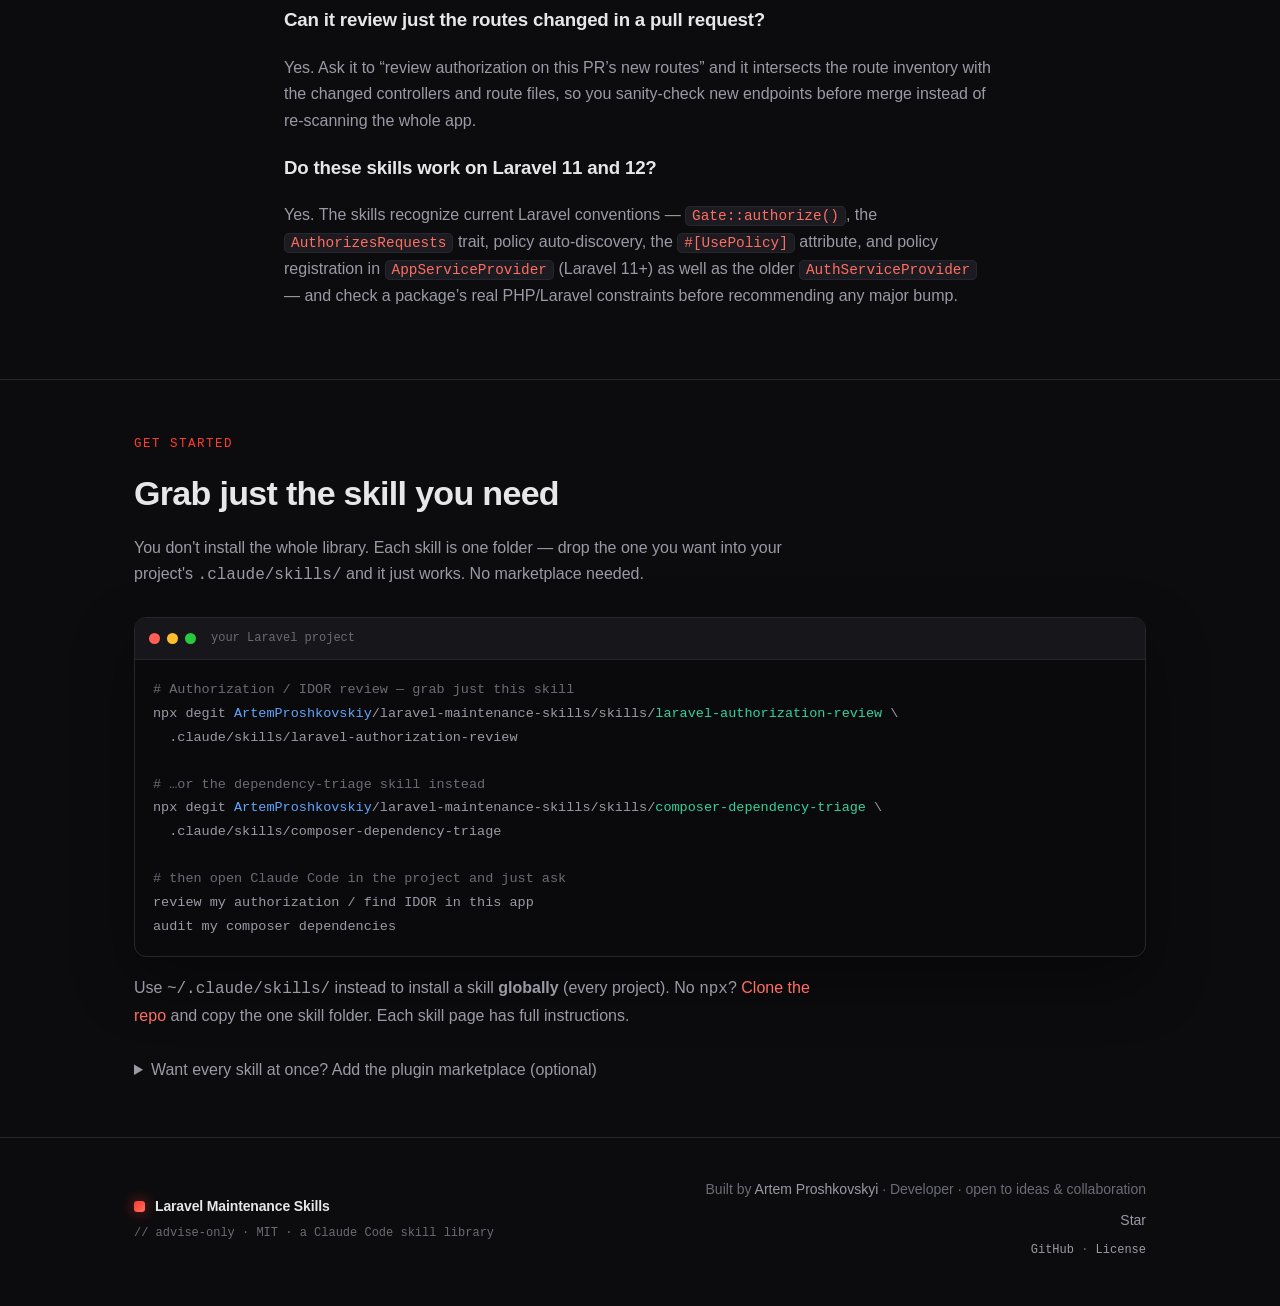
==== commit 21566853: "Add official GitHub Star button widget (live count) in site footer" ====
--- a/docs/index.html
+++ b/docs/index.html
@@ -354,11 +354,14 @@
     </div>
     <div style="text-align:right;">
       <div>Built by <a data-gh="" href="#">Artem Proshkovskyi</a> · Developer · open to ideas &amp; collaboration</div>
-      <div style="margin:8px 0;"><a class="btn ghost sm" data-gh="" href="#" target="_blank" rel="noopener">⭐ Star on GitHub</a></div>
+      <div style="margin:8px 0;"><a class="github-button" href="https://github.com/ArtemProshkovskiy/laravel-maintenance-skills" data-icon="octicon-star" data-size="large" data-show-count="true" aria-label="Star ArtemProshkovskiy/laravel-maintenance-skills on GitHub">Star</a></div>
       <div class="tag"><a data-gh="" href="#">GitHub</a> · <a data-gh="/blob/main/LICENSE" href="#">License</a></div>
     </div>
   </div>
 </footer>
+
+<!-- Official GitHub "Star" button widget (live star count) -->
+<script async defer src="https://buttons.github.io/buttons.js"></script>
 
 <script>
   // ── Single edit point: set your GitHub account and every repo link resolves ──
